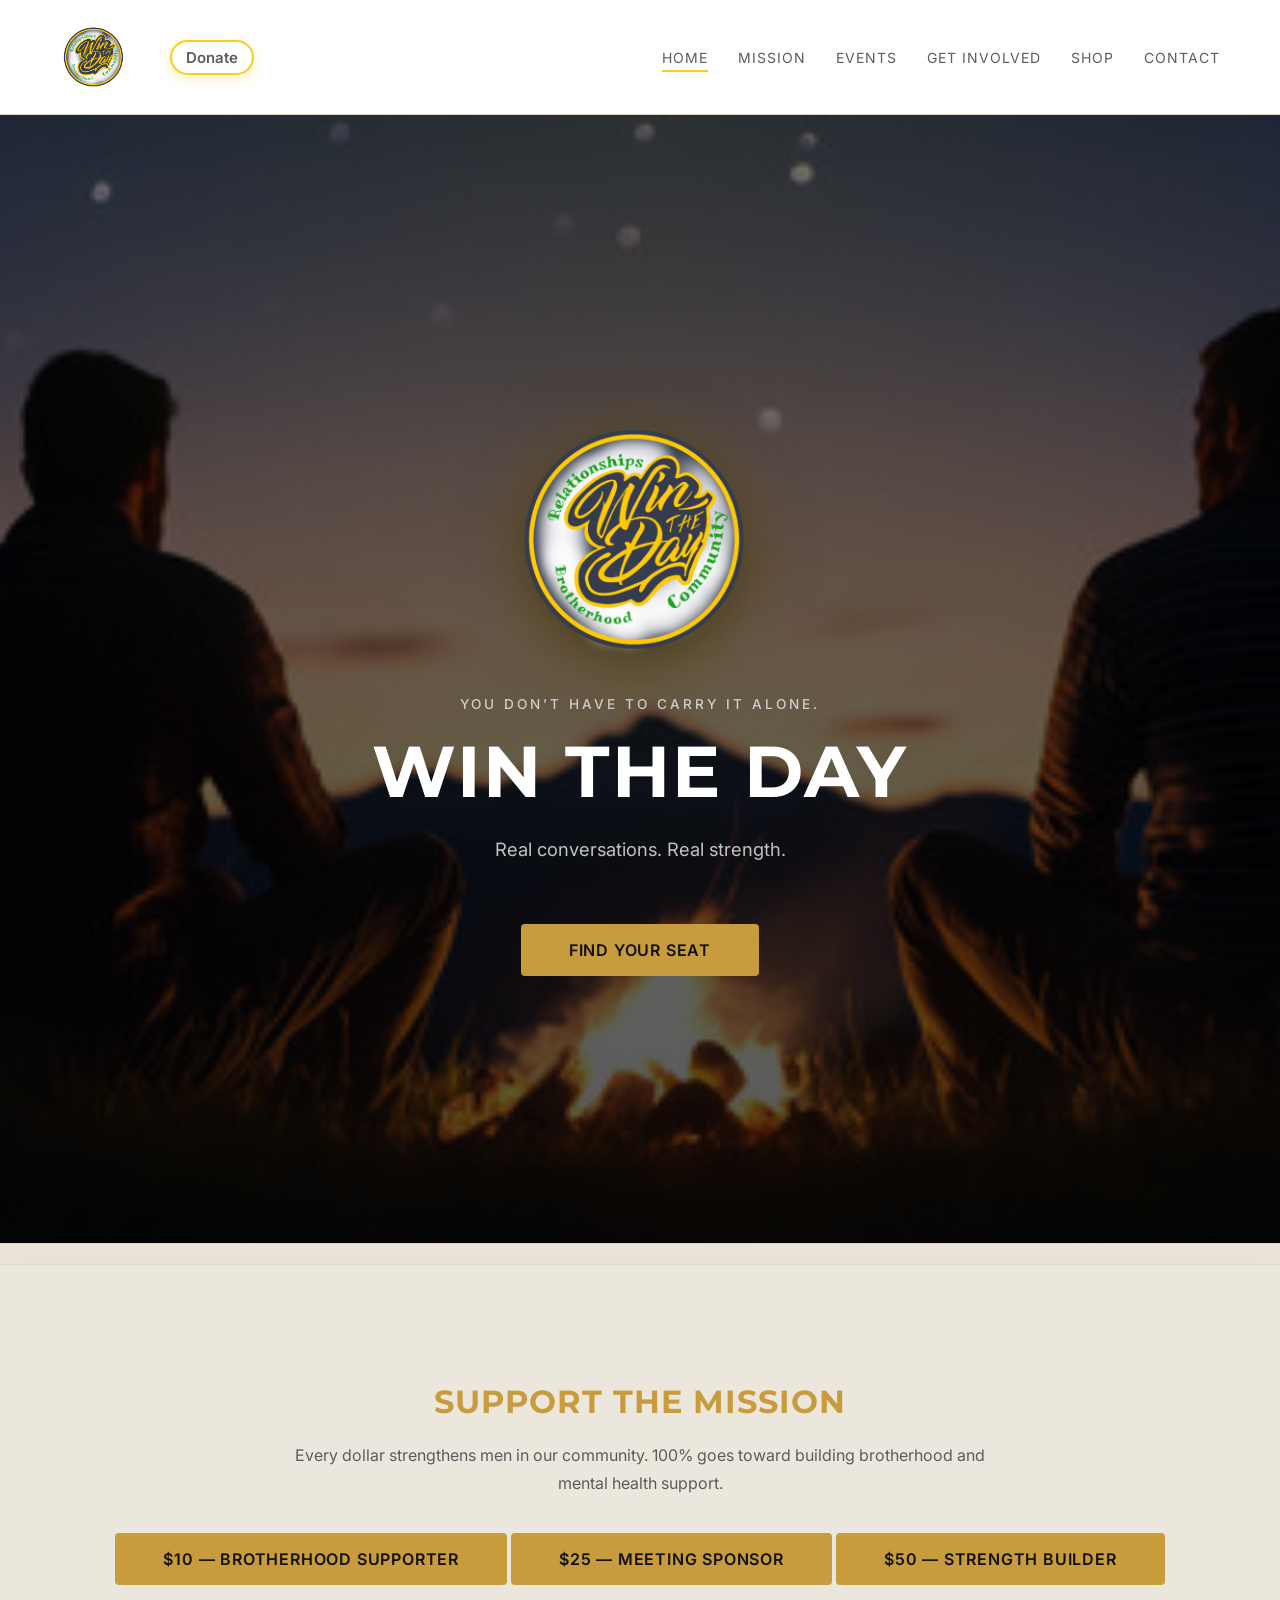
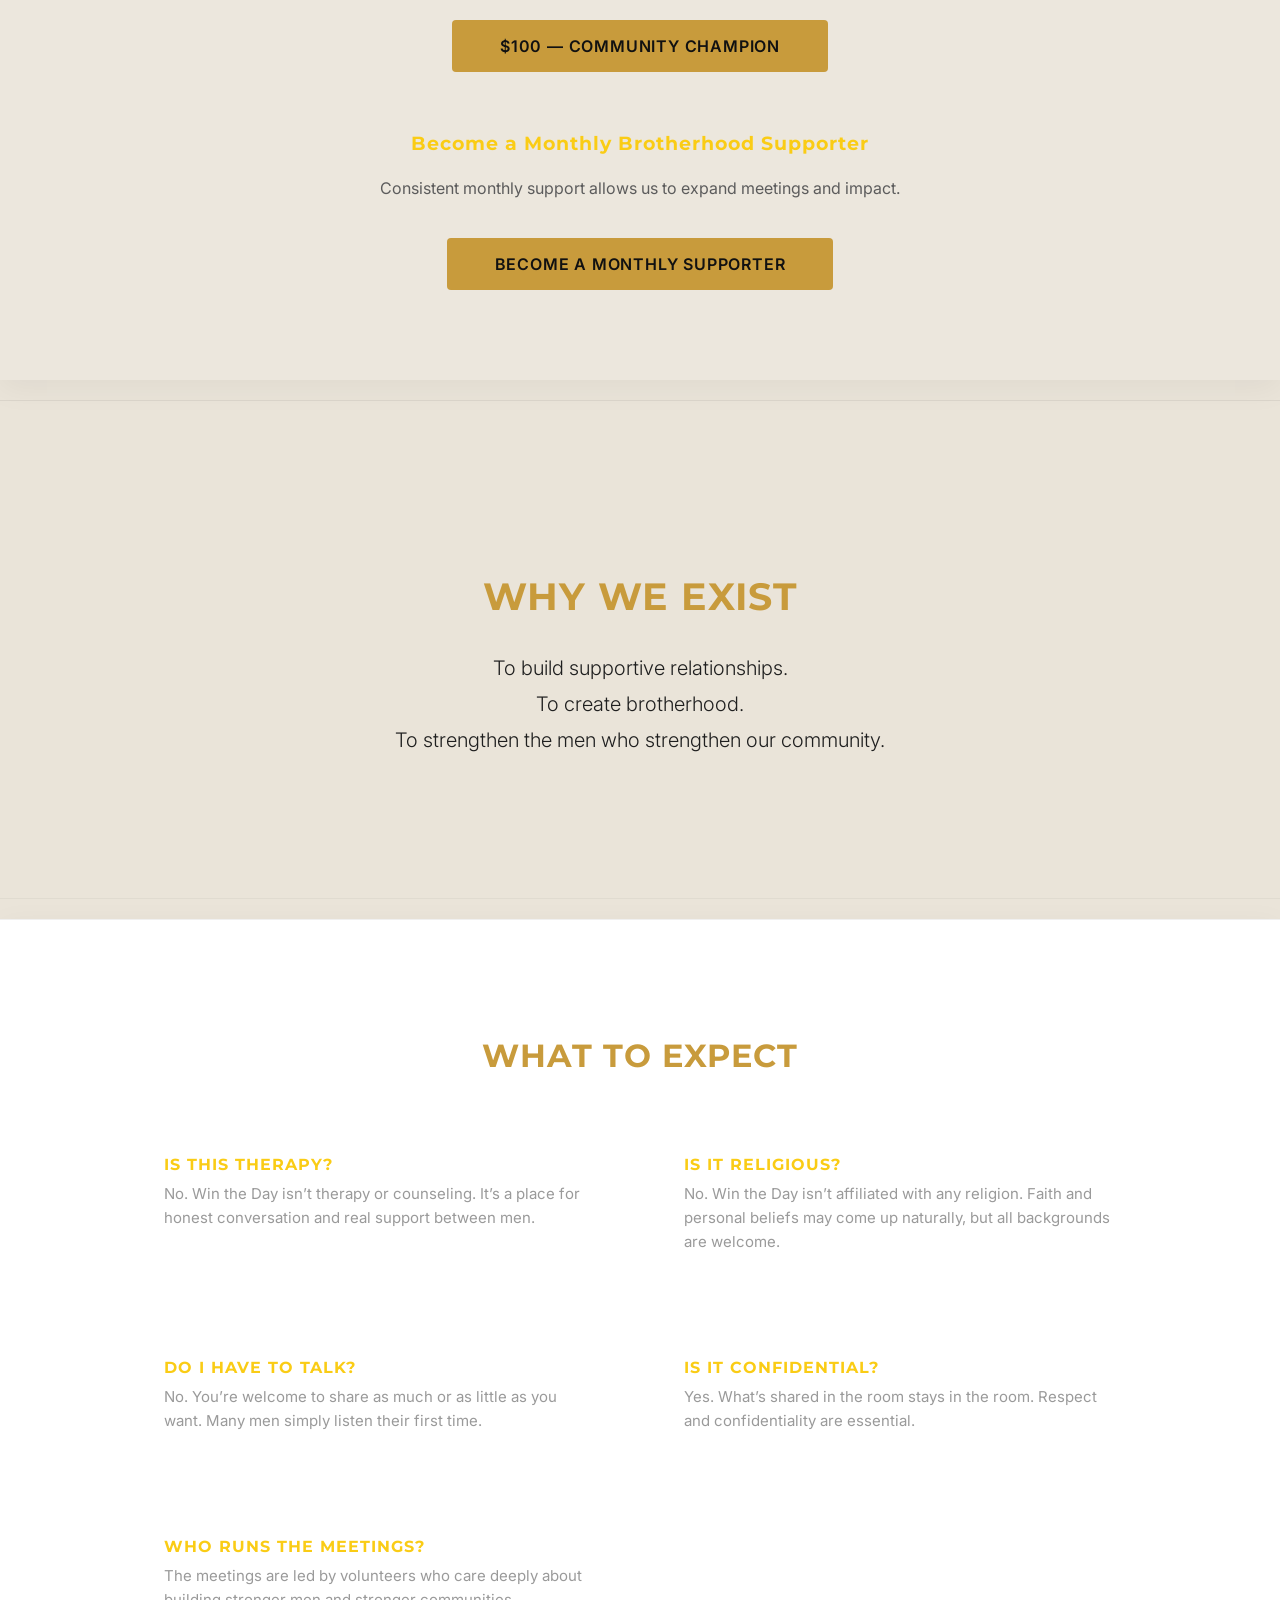
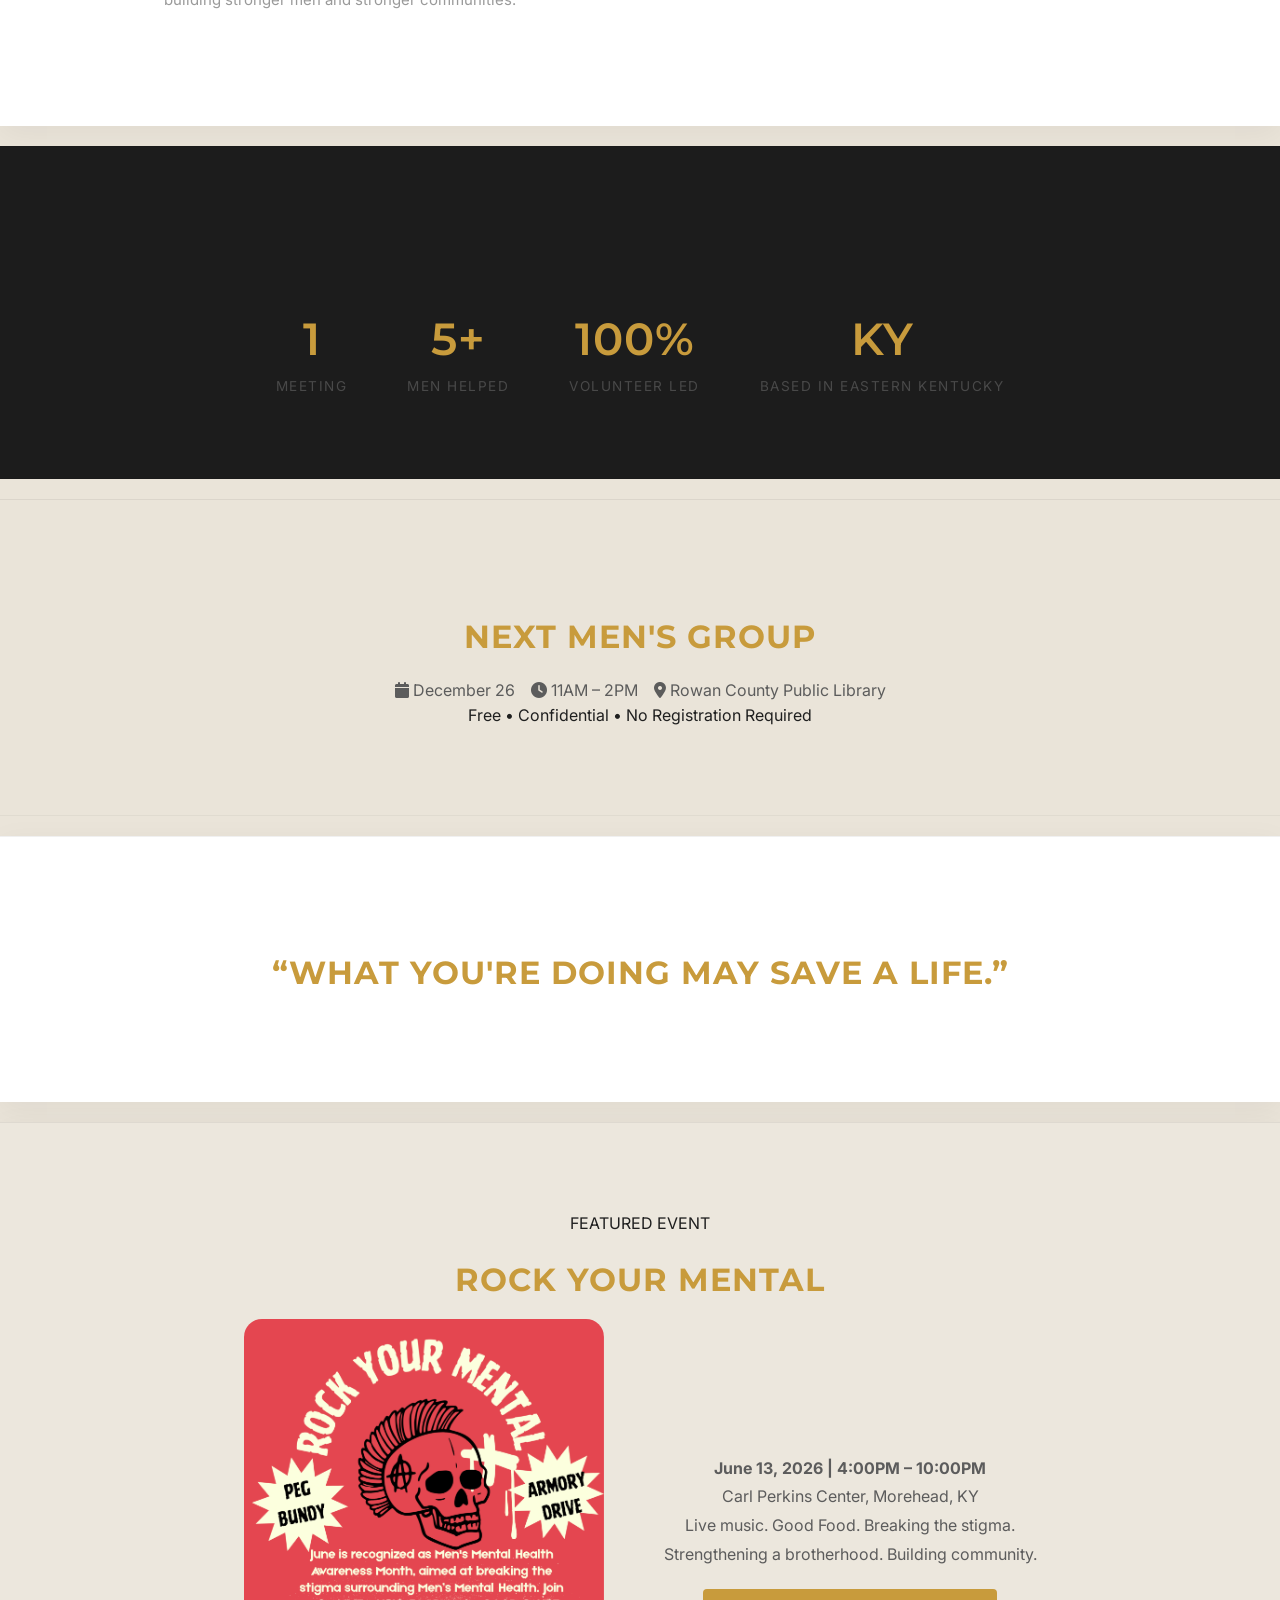
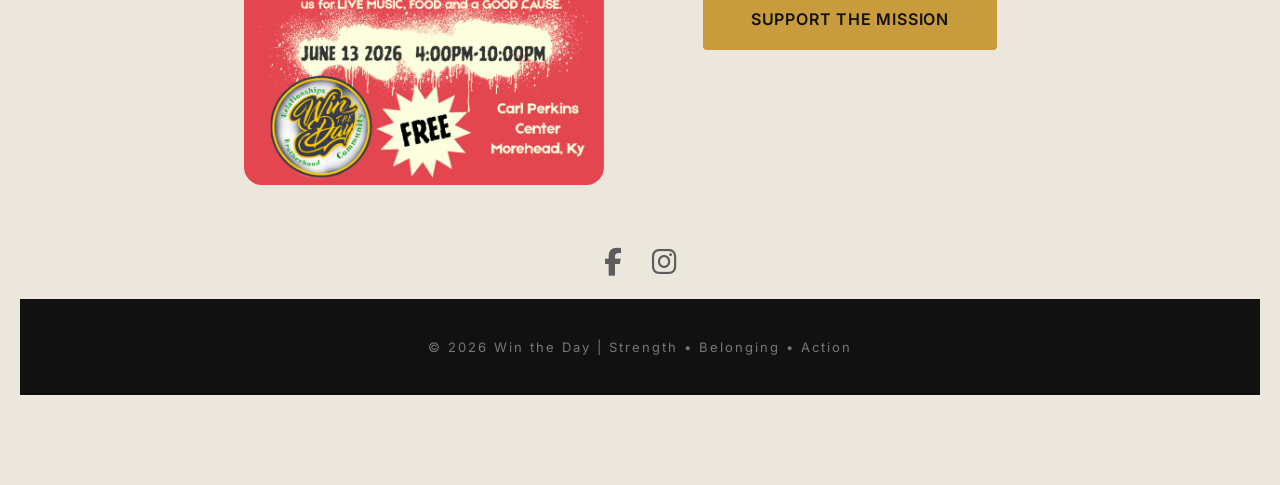
==== index.html @ 2fc1e31f "Update index.html" ====
<!DOCTYPE html>
<html lang="en">
<head>
<meta charset="UTF-8">
<title>Win the Day</title>
<meta name="viewport" content="width=device-width, initial-scale=1.0">

<meta property="og:title" content="Win the Day | Men's Mental Strength Movement">
<meta property="og:description" content="Building strength, connection, and resilience in men. Stand shoulder to shoulder. Win the Day — Together.">
<meta property="og:image" content="https://wintheday.site/social-preview.png">
<meta property="og:url" content="https://wintheday.site/">
<meta property="og:type" content="website">

<link rel="stylesheet" href="https://cdnjs.cloudflare.com/ajax/libs/font-awesome/6.5.0/css/all.min.css">
<link href="https://fonts.googleapis.com/css2?family=Montserrat:wght@600;700;900&family=Inter:wght@400;500;600&display=swap" rel="stylesheet">
<link rel="stylesheet" href="styles.css"></head>

<body>

<nav>
  <div class="nav-left">
    <a href="index.html" class="nav-logo">
      <img src="logo.png">
    </a>

    <a href="#support" class="nav-donate">Donate</a>
  </div>

  <div class="hamburger" onclick="toggleMenu()">
    <span></span>
    <span></span>
    <span></span>
  </div>

  <div class="nav-links">
    <a href="index.html" class="active">Home</a>
    <a href="mission.html">Mission</a>
    <a href="events.html">Events</a>
    <a href="get-involved.html">Get Involved</a>
    <a href="merch.html">Shop</a>
    <a href="contact.html">Contact</a>
  </div>
</nav>
<section class="hero">
  <div class="hero-content">
    <img src="logo.png" class="hero-logo">

    <div class="statement">
      YOU DON’T HAVE TO CARRY IT ALONE.
    </div>

    <div class="title">
      WIN THE DAY
    </div>

    <div class="subtext">
      Real conversations. Real strength.
    </div>

    <a href="#events" class="button">
      Find Your Seat
    </a>
  </div>
</section>  
<section class="section-darker" id="support">
  <h2>Support the Mission</h2>
  <p style="max-width:700px;margin:0 auto;">
    Every dollar strengthens men in our community.
    100% goes toward building brotherhood and mental health support.
  </p>

  <div class="donation-buttons">
    <a href="https://buy.stripe.com/fZu5kF6K3cfCdCw6Opfw402" target="_blank" class="button">$10 — Brotherhood Supporter</a>
    <a href="https://buy.stripe.com/aFaaEZgkD3J6buo4Ghfw401" target="_blank" class="button">$25 — Meeting Sponsor</a>
    <a href="https://buy.stripe.com/fZu8wRgkDfrOcysfkVfw403" target="_blank" class="button">$50 — Strength Builder</a>
    <a href="https://buy.stripe.com/6oU14p4BV0wU560dcNfw404" target="_blank" class="button">$100 — Community Champion</a>
  </div>

  <div style="margin-top:60px;">
    <h3 style="color:#facc15;">Become a Monthly Brotherhood Supporter</h3>
    <p>Consistent monthly support allows us to expand meetings and impact.</p>
    <a href="https://buy.stripe.com/fZu8wRgkDfrOcysfkVfw403" target="_blank" class="button">
      Become a Monthly Supporter
    </a>
  </div>
</section><section class="why-exist">
  <h2>Why We Exist</h2>
  <div class="why-text">
    To build supportive relationships.<br>
    To create brotherhood.<br>
    To strengthen the men who strengthen our community.
  </div>
</section>
<section class="section-dark what-expect">
  <h2>What to Expect</h2>

  <div class="expect-grid">

    <div class="expect-item">
      <h3>Is this therapy?</h3>
      <p>No. Win the Day isn’t therapy or counseling. It’s a place for honest conversation and real support between men.</p>
    </div>

    <div class="expect-item">
      <h3>Is it religious?</h3>
      <p>No. Win the Day isn’t affiliated with any religion. Faith and personal beliefs may come up naturally, but all backgrounds are welcome.</p>
    </div>

    <div class="expect-item">
      <h3>Do I have to talk?</h3>
      <p>No. You’re welcome to share as much or as little as you want. Many men simply listen their first time.</p>
    </div>

    <div class="expect-item">
      <h3>Is it confidential?</h3>
      <p>Yes. What’s shared in the room stays in the room. Respect and confidentiality are essential.</p>
    </div>

    <div class="expect-item">
      <h3>Who runs the meetings?</h3>
      <p>The meetings are led by volunteers who care deeply about building stronger men and stronger communities.</p>
    </div>

  </div>
</section>
  <section class="impact-strip">
  <div class="impact-grid">
    <div class="impact-item">
      <h3>1</h3>
      <p>Meeting</p>
    </div>
    <div class="impact-item">
      <h3>5+</h3>
      <p>Men Helped</p>
    </div>
    <div class="impact-item">
      <h3>100%</h3>
      <p>Volunteer Led</p>
    </div>
    <div class="impact-item">
      <h3>KY</h3>
      <p>Based in Eastern Kentucky</p>
    </div>
  </div>
</section>

<section class="next-meeting">
  <h2>Next Men's Group</h2>
  <p id="nextMeeting"></p>
  <div class="meeting-subline">
    Free • Confidential • No Registration Required
  </div>
</section>

<section class="section-dark">
  <h2>“What you're doing may save a life.”</h2>
</section>
<section class="section-darker">
  <div class="featured-badge">FEATURED EVENT</div>
  <h2>Rock Your Mental</h2>

  <div class="feature-box">
<img src="Rock your mental.png" alt="Rock Your Mental Event Flyer">

    <div class="feature-details">
      <p><strong>June 13, 2026 | 4:00PM – 10:00PM</strong></p>
      <p>Carl Perkins Center, Morehead, KY</p>
      <p>Live music. Good Food. Breaking the stigma.</p>
       <p> Strengthening a brotherhood. Building community. <p>

      <a href="#support" class="button" style="margin-top:20px;">
        Support the Mission
      </a>
    </div>
  </div>

<div class="social-links">
  <a href="https://www.facebook.com/profile.php?id=61588261523468" target="_blank"><i class="fab fa-facebook-f"></i></a>
  <a href="https://www.instagram.com/wintheday5230/" target="_blank"><i class="fab fa-instagram"></i></a>
</div>

<footer>
  © 2026 Win the Day | Strength • Belonging • Action
</footer>

 <script>
function getLastSaturday(year, month) {
  const lastDay = new Date(year, month + 1, 0);
  const day = lastDay.getDay();
  const diff = day >= 6 ? day - 6 : day + 1;
  return new Date(year, month + 1, 0 - diff);
}

function formatDate(date) {
  return date.toLocaleDateString('en-US', {
    month: 'long',
    day: 'numeric'
  });
}

function generateMeetings() {
  const today = new Date();
  let year = today.getFullYear();
  let month = today.getMonth();

  const meetingList = document.getElementById("meetingList");
  const nextMeeting = document.getElementById("nextMeeting");

  if (meetingList) {
    meetingList.innerHTML = "";
  }

  let nextMeetingSet = false;
  let count = 0;

  while (count < 3) {
    const meetingDate = getLastSaturday(year, month);

    if (meetingDate >= today) {

      if (!nextMeetingSet && nextMeeting) {
       nextMeeting.innerHTML =
  '<i class="fas fa-calendar"></i> ' + formatDate(meetingDate) +
  ' &nbsp;&nbsp; <i class="fas fa-clock"></i> 11AM – 2PM' +
  ' &nbsp;&nbsp; <i class="fas fa-map-marker-alt"></i> Rowan County Public Library';
        nextMeetingSet = true;
      }

      if (meetingList) {
        const card = document.createElement("div");
        card.className = "event-card";

        card.innerHTML =
          "<h3>" + formatDate(meetingDate) + "</h3>" +
          "<p>Rowan County Public Library | 11AM – 2PM</p>";

        meetingList.appendChild(card);
      }

      count++;
    }

    month++;
    if (month > 11) {
      month = 0;
      year++;
    }
  }
}  


generateMeetings();
</script>


<script>
function toggleMenu(){
  const nav = document.querySelector('.nav-links');
  nav.classList.toggle('active');
}
</script>

</body>
</html>
---- styles.css ----
/* ================= ROOT ================= */

:root{
  --bg-main:#eae4d9;           /* warm light background */
  --bg-soft:#ffffff;          /* clean section background */
  --bg-darker:#ece7dd;        /* subtle section contrast */
  --accent:#c89b3c;           /* strong gold */
  --accent-soft:#e7c16f;
  --text-main:#1f1f1f;
  --text-muted:#5c5c5c;
}
/* ================= GLOBAL ================= */

html,body{
  margin:0;
  padding:0;
  font-family:'Inter',sans-serif;
  background:var(--bg-main);
  color:var(--text-main);
  scroll-behavior:smooth;
}

section{
  border-top:1px solid rgba(0,0,0,.06);
}
section{
  padding:90px 20px;
  text-align:center;
}
section + section{
  margin-top:20px;
}p{
  line-height:1.7;
}h1,h2,h3,.title{
  font-family:'Montserrat',sans-serif;
  letter-spacing:1px;
}

h2{
  font-size:42px;
  margin-bottom:30px;
  color:var(--accent);
}

p{
  max-width:700px;
  margin:0 auto;
  line-height:1.8;
  color:var(--text-muted);
}

/* ================= NAV ================= */

nav{
  display:flex;
  justify-content:space-between;
  align-items:center;
  padding:20px 60px;
  background:rgba(24,24,24,0.9);
  backdrop-filter:blur(10px);
  position:sticky;
  top:0;
  z-index:1000;
}

.nav-left{
  display:flex;
  align-items:center;
  gap:25px;
}

.nav-logo img{
  height:70px;
}

.nav-links{
  display:flex;
  align-items:center;
}

.nav-links a{
  position:relative;
  color:var(--text-muted);
  margin-left:30px;
  text-decoration:none;
  font-size:14px;
  text-transform:uppercase;
  letter-spacing:1px;
  transition:.3s ease;
}

.nav-links a::after{
  content:"";
  position:absolute;
  left:50%;
  bottom:-6px;
  width:0;
  height:2px;
  background:var(--accent);
  transform:translateX(-50%);
  transition:.3s ease;
}

.nav-links a:hover{
  color:#111;
}

.nav-links a:hover::after{
  width:100%;
}
/* Premium nav underline */

.nav-links a::after {
  content: "";
  position: absolute;
  left: 50%;
  bottom: -6px;
  width: 0;
  height: 2px;
  background: #facc15;
  transform: translateX(-50%);
  transition: width 0.25s ease;
}

.nav-links a:hover::after,
.nav-links a.active::after {
  width: 100%;
}

/* Premium section headings */

h2 {
  font-size: 2rem;
  font-weight: 700;
  letter-spacing: 1px;
  text-transform: uppercase;
  margin-bottom: 20px;
}

/* Premium Donate Button */

.nav-donate{
  border:2px solid #facc15;
  color:var(--text-muted);
  padding:6px 14px;
  border-radius:30px;
  margin-left:15px;
  font-size:15px;
  font-weight:600;
  text-decoration:none;
  transition:all .25s ease;
}

.nav-donate:hover{
  background:#facc15;
  color:#fff;
}  
/* ================= HERO SECTION ================= */

.hero{
  position:relative;
  min-height:92vh;
  display:flex;
  justify-content:center;
  align-items:center;
  text-align:center;
  padding:60px 20px;

  background:
    radial-gradient(circle at top, rgba(250,204,21,.18), transparent 60%),
    url("hero.jpg") center/cover no-repeat;
}

/* dark overlay for readability */
.hero::before{
  content:"";
  position:absolute;
  inset:0;
  background:linear-gradient(rgba(0,0,0,.55), rgba(0,0,0,.65));
}

/* content container */
.hero-content{
  position:relative;
  z-index:2;
  max-width:900px;
  padding:20px;
}

/* logo */
.hero-logo{
  height:260px;
  margin-bottom:30px;
  filter:drop-shadow(0 12px 30px rgba(0,0,0,.55))
         drop-shadow(0 6px 25px rgba(250,204,21,.25));
}

/* small intro statement */
.statement{
  font-size:13px;
  letter-spacing:2px;
  color:#eaeaea;
  font-weight:500;
  text-transform:uppercase;
  margin-bottom:10px;
}

/* main title */
.title{
  font-size:64px;
  font-weight:700;
  letter-spacing:3px;
  margin:18px 0 16px;
  color:#ffffff;
}

/* subtitle text */
.subtext{
  font-size:20px;
  margin-top:10px;
  color:#d6d6d6;
  max-width:600px;
  margin-left:auto;
  margin-right:auto;
  line-height:1.5;
}

/* hero button spacing */
.hero .button{
  margin-top:30px;
}

/* mobile adjustments */
@media(max-width:768px){

  .hero{
    min-height:85vh;
    padding:80px 20px 60px;
  }

  .hero-logo{
    height:200px;
  }

  .title{
    font-size:42px;
  }

  .subtext{
    font-size:18px;
  }

}
/* ================= BUTTONS ================= */

.button{
  display:inline-block;
  margin-top:35px;
  padding:16px 48px;
  background:var(--accent);
  color:#111;
  border-radius:40px;
  font-weight:600;
  text-decoration:none;
  transition:.3s ease;
}

.button:hover{
  transform:translateY(-4px);
  box-shadow:0 15px 35px rgba(0,0,0,.4);
}

/* ================= CARDS ================= */

.section-dark{background:var(--bg-soft);}
.section-darker{background:var(--bg-darker);}
.section-dark,
.section-darker{
  box-shadow:0 8px 30px rgba(0,0,0,0.05);
}.event-card,
.involved-card{
  background:var(--bg-soft);
  padding:38px;
  margin:28px auto;
  max-width:720px;
  border-radius:18px;
  text-align:left;
  transition:.3s ease;
}

.event-card:hover,
.involved-card:hover{
  transform:translateY(-6px);
}

/* ================= IMPACT ================= */

.impact-strip{
  background:#1c1c1c;
  padding:80px 20px;
}

.impact-grid{
  display:flex;
  justify-content:center;
  gap:60px;
  flex-wrap:wrap;
  margin-top:40px;
}

.impact-item h3{
  font-size:46px;
  color:var(--accent);
}

.impact-item p{
  font-size:12px;
  letter-spacing:2px;
  text-transform:uppercase;
}

/* ================= FEATURED ================= */

.feature-box{
  display:flex;
  justify-content:center;
  align-items:center;
  gap:60px;
  flex-wrap:wrap;
}

.feature-box img{
  width:360px;
  border-radius:18px;
}

/* ================= INVOLVED ================= */

.involved-grid{
  display:flex;
  justify-content:center;
  flex-wrap:wrap;
  gap:30px;
}

/* ================= SOCIAL ================= */

.social-links{
  display:flex;
  justify-content:center;
  gap:30px;
  margin:60px 0 20px;
}

.social-links a{
  font-size:28px;
  color:var(--text-muted);
  transition:.3s ease;
}

.social-links a:hover{
  color:var(--accent);
  transform:translateY(-4px);
}

/* ================= FOOTER ================= */

footer{
  padding:40px 20px;
  text-align:center;
  font-size:13px;
  letter-spacing:2px;
  background:#111;
  color:#777;
}


/* ================= HAMBURGER BASE ================= */

.hamburger{
  display:none;
  font-size:28px;
  cursor:pointer;
  color:white;
}
/* HAMBURGER DEFAULT (DESKTOP) */
.hamburger{
  display:none;
}

.hamburger span{
  display:block;
  width:25px;
  height:3px;
  background:#111;
  margin:5px 0;
  border-radius:2px;
}
/* ================= MOBILE ================= */

@media(max-width:768px){

  nav{
    position:relative;
    padding:20px;
  }

  .hamburger{
    display:block;
    position:absolute;
    right:20px;
    top:22px;
    cursor:pointer;
  }

  .nav-links{
    display:none;
    flex-direction:column;
    position:absolute;
    top:80px;
    left:0;
    width:100%;
    background:#ffffff;
    padding:20px 0;
  }

  .nav-links a{
    color:#111;
    padding:12px 0;
    margin:0;
  }

  .nav-links.active{
    display:flex;
  }

  .title{font-size:42px;}
  .hero-logo{height:200px;}
  .impact-grid{flex-direction:column;gap:40px;}
  .feature-box{flex-direction:column;}
}
/* ================= CONTACT PAGE ================= */

.contact-container{
  max-width:700px;
  margin:80px auto;
  padding:40px;
  background:var(--bg-soft);
  border-radius:18px;
  text-align:left;
}

.contact-container h1{
  text-align:center;
  margin-bottom:40px;
}

.contact-form{
  display:flex;
  flex-direction:column;
  gap:20px;
}

.contact-form input,
.contact-form textarea{
  width:100%;
  padding:14px 16px;
  background:#111;
  border:1px solid #333;
  border-radius:8px;
  color:white;
  font-family:'Inter',sans-serif;
  font-size:14px;
}

.contact-form input:focus,
.contact-form textarea:focus{
  outline:none;
  border-color:var(--accent);
}

.contact-form button{
  margin-top:10px;
  padding:14px;
  background:var(--accent);
  border:none;
  border-radius:30px;
  font-weight:600;
  cursor:pointer;
  transition:.3s ease;
}

.contact-form button:hover{
  transform:translateY(-3px);
}

/* ================= MISSION PAGE ================= */

.mission-section{
  background:#f4f1ea;
  padding:40px 20px 120px;
  display:flex;
  justify-content:center;
  align-items:center;
}

.mission-content{
  max-width:800px;
  text-align:center;
}

.mission-content h1{
  font-size:48px;
  margin-bottom:30px;
  color:#1f1f1f;
}
.mission-text{
  font-size:20px;
  line-height:1.7;
  color:#444;
  margin-bottom:40px;
}

.mission-pillars{
  display:flex;
  justify-content:center;
  gap:16px;
  flex-wrap:wrap;
}

.mission-pillars span{
  background:#1f1f1f;
  color:white;
  padding:12px 22px;
  border-radius:40px;
  font-size:14px;
  font-weight:600;
  letter-spacing:.5px;
  transition:all .25s ease;
}

.mission-pillars span:hover{
  transform:translateY(-3px);
  box-shadow:0 8px 18px rgba(0,0,0,.15);
}
.mission-text strong{
  color:var(--accent);
}
.mission-logo{
  text-align:center;
  margin-bottom:20px;
}

.mission-logo img{
  width:220px !important;
  height:auto;
}
/* MERCH PRODUCT IMAGE */

.product-image{
  background:transparent;
  padding:50px;
  border-radius:20px;
  box-shadow:0 10px 25px rgba(0,0,0,0.05);
  display:flex;
  justify-content:center;
  align-items:center;
}

/* Shirt image */

.product-image img{
  width:100%;
  max-width:420px;
  height:auto;
  border-radius:16px;
  box-shadow:0 25px 60px rgba(0,0,0,0.25);
  transition:transform .35s ease;
}

.product-image img:hover{
  transform:scale(1.04);
}
/* Why We Exist refinement */

.why-exist {
  padding: 140px 20px; /* slightly taller, intentional */
}

.why-exist h2 {
  font-size: 2.4rem;
  margin-bottom: 30px;
}

.why-text {
  font-size: 1.25rem;
  line-height: 1.8;
  max-width: 750px;
  margin: 0 auto;
  font-weight: 300;
}

/* Subtle section separation */

section {
  border-bottom: 1px solid rgba(0,0,0,0.04);
}

.section-dark,
.section-darker {
  border-bottom: none;
}


/* Elevated button styling */

.button {
  letter-spacing: 0.8px;
  font-weight: 600;
  text-transform: uppercase;
  border-radius: 4px;
  transition: all 0.25s ease;
}

.button:hover {
  transform: translateY(-2px);
}

/* Hero refinement */

.hero .statement {
  letter-spacing: 3px;
  font-size: 0.85rem;
  font-weight: 500;
  opacity: 0.8;
}

.hero .title {
  font-size: clamp(3rem, 6vw, 4.5rem);
  letter-spacing: 2px;
  margin: 20px 0;
}

.hero .subtext {
  font-size: 1.2rem;
  max-width: 650px;
  margin: 0 auto 30px;
  line-height: 1.6;
}

/* Refined hero spacing after shortening */

.hero .statement {
  margin-bottom: 15px;
}

.hero .title {
  margin: 10px 0 20px;
}

.hero .subtext {
  margin-bottom: 30px;
  font-size: 1.15rem;
  opacity: 0.9;
}

/* Hero spacing refinement */

.hero {
  padding: 160px 20px 140px;
}

/* Elegant impact section refinement */

.impact-item h3 {
  font-size: 2.8rem;
  font-weight: 600;
  margin-bottom: 8px;
}

.impact-item p {
  font-size: 0.85rem;
  letter-spacing: 1.5px;
  text-transform: uppercase;
  opacity: 0.7;
}

/* Subtle card refinement */

.involved-card,
.event-card {
  border: 1px solid rgba(0,0,0,0.05);
  box-shadow: 0 12px 30px rgba(0,0,0,0.06);
  transition: transform 0.25s ease, box-shadow 0.25s ease;
}

.involved-card:hover,
.event-card:hover {
  transform: translateY(-4px);
  box-shadow: 0 18px 40px rgba(0,0,0,0.08);
}

/* Merch Size Styling */

.size-section {
  margin: 30px 0;
}

.sizes {
  display: flex;
  gap: 12px;
  margin-top: 10px;
}

.size-btn {
  padding: 8px 16px;
  border: 1px solid #ccc;
  background: white;
  cursor: pointer;
  transition: all 0.2s ease;
}

.size-btn:hover {
  border-color: #facc15;
}

.active-size {
  border-color: #facc15;
  background: #facc15;
  color: #111;
}

/* Fix size alignment inside product details */

.size-section {
  text-align: left;
  margin-top: 30px;
}

.sizes {
  display: flex;
  gap: 14px;
  margin-top: 10px;
}

.product-details {
  text-align: left;
}

/* Merch page layout improvements */

.merch-hero{
  padding:90px 20px 60px;
  text-align:center;
}

.product-section{
  max-width:1100px;
  margin:auto;
}

.product-grid{
  display:grid;
  grid-template-columns:1fr 1fr;
  gap:60px;
  align-items:center;
}

.product-details h2{
  font-size:32px;
  font-weight:700;
  letter-spacing:1px;
  margin-bottom:10px;
}
.price{
  font-size:28px;
  font-weight:700;
  color:var(--accent) !important;
  margin:10px 0 20px 0;
}
.product-details{
  line-height:1.6;
}
/* Product image card */

.product-image{
  padding:20px;
  display:flex;
  justify-content:center;
  align-items:center;
}

.product-image img{
  max-width:100%;
  height:auto;
  transition:transform .35s ease;
}

.product-details{
  max-width:500px;
}
.product-image img:hover{
  transform:scale(1.05);
}



/* MOBILE FIX FOR MERCH PAGE */

@media (max-width: 768px){

  .product-grid{
    grid-template-columns:1fr;
    gap:50px;
    text-align:center;
  }

  .product-details{
    max-width:100%;
    text-align:center;
    padding:0 20px;
  }

  .product-image img{
    max-width:320px;
  }
  .expect-grid{
  grid-template-columns:1fr;
}
}
/* WHAT TO EXPECT SECTION */

.expect-grid{
  max-width:1000px;
  margin:40px auto 0;
  display:grid;
  grid-template-columns:1fr 1fr;
  gap:40px;
  text-align:left;
}

.expect-item h3{
  font-size:16px;
  margin-bottom:8px;
  color:#facc15;
  text-transform:uppercase;
  letter-spacing:1px;
}

.expect-item p{
  font-size:15px;
  line-height:1.6;
  color:#9a9a9a;
}
.expect-item{
  background:rgba(255,255,255,0.03);
  padding:24px;
  border-radius:8px;
  transition:all .25s ease;
}

.expect-item:hover{
  background:rgba(255,255,255,0.06);
  transform:translateY(-3px);
}
.mission-pillars{
  margin-top:30px;
  display:flex;
  justify-content:center;
  gap:40px;
  font-weight:600;
  letter-spacing:1px;
  text-transform:uppercase;
}

.mission-pillars span{
  color:#facc15;
}

/* =========================
   Mission Section
========================= */

.mission-section{
  background:#f4f1ea
 padding: 80px 20px 120px;
  display:flex;
  justify-content:center;
  align-items:center;
  text-align:center;
  min-height:100vh;
}
.mission-content{
  max-width:800px;
}

.mission-logo img{
  width:90px;
  margin-bottom:20px;
  opacity:.9;
}

.mission-section h1{
  font-family:'Montserrat', sans-serif;
  font-size:42px;
  font-weight:800;
  margin-bottom:25px;
  letter-spacing:.5px;
}

.mission-text{
  font-family:'Inter', sans-serif;
  font-size:18px;
  line-height:1.7;
  color:#555;
  margin-bottom:40px;
}

.mission-pillars{
  display:flex;
  justify-content:center;
  gap:16px;
  flex-wrap:wrap;
}

.mission-pillars span{
  background:#111;
  color:white;
  padding:10px 18px;
  border-radius:30px;
  font-size:14px;
  font-weight:600;
  letter-spacing:.5px;
  transition:.25s;
}

.mission-pillars span:hover{
  transform:translateY(-3px);
  background:#000;
}
.mission-divider{
  width:80px;
  height:3px;
  background:#facc15;
  margin:25px auto 40px;
  border-radius:3px;
}
/* Sticky Navigation */

nav{
  position: sticky;
  top: 0;
  background: white;
  z-index: 1000;
}

/* Events page meeting cards */

#meetingList{
  max-width:900px;
  margin:40px auto;
  display:grid;
  grid-template-columns:repeat(auto-fit,minmax(260px,1fr));
  gap:20px;
}

.event-card{
  background:#111;
  padding:25px;
  border-radius:10px;
  border:1px solid #222;
  transition:transform .2s ease, box-shadow .2s ease;
}

.event-card h3{
  margin-bottom:8px;
  font-size:20px;
  color:#fff;
}

.event-card p{
  color:#bbb;
  font-size:14px;
}

.event-card:hover{
  transform:translateY(-4px);
  box-shadow:0 10px 25px rgba(0,0,0,.4);
}

/* subtle donate button glow */

.nav-donate{
  box-shadow:0 4px 12px rgba(250,204,21,0.25);
}

.nav-donate:hover{
  box-shadow:0 6px 18px rgba(250,204,21,0.35);
}

/* smoother nav hover */

.nav-links a{
  transition:color .25s ease;
}
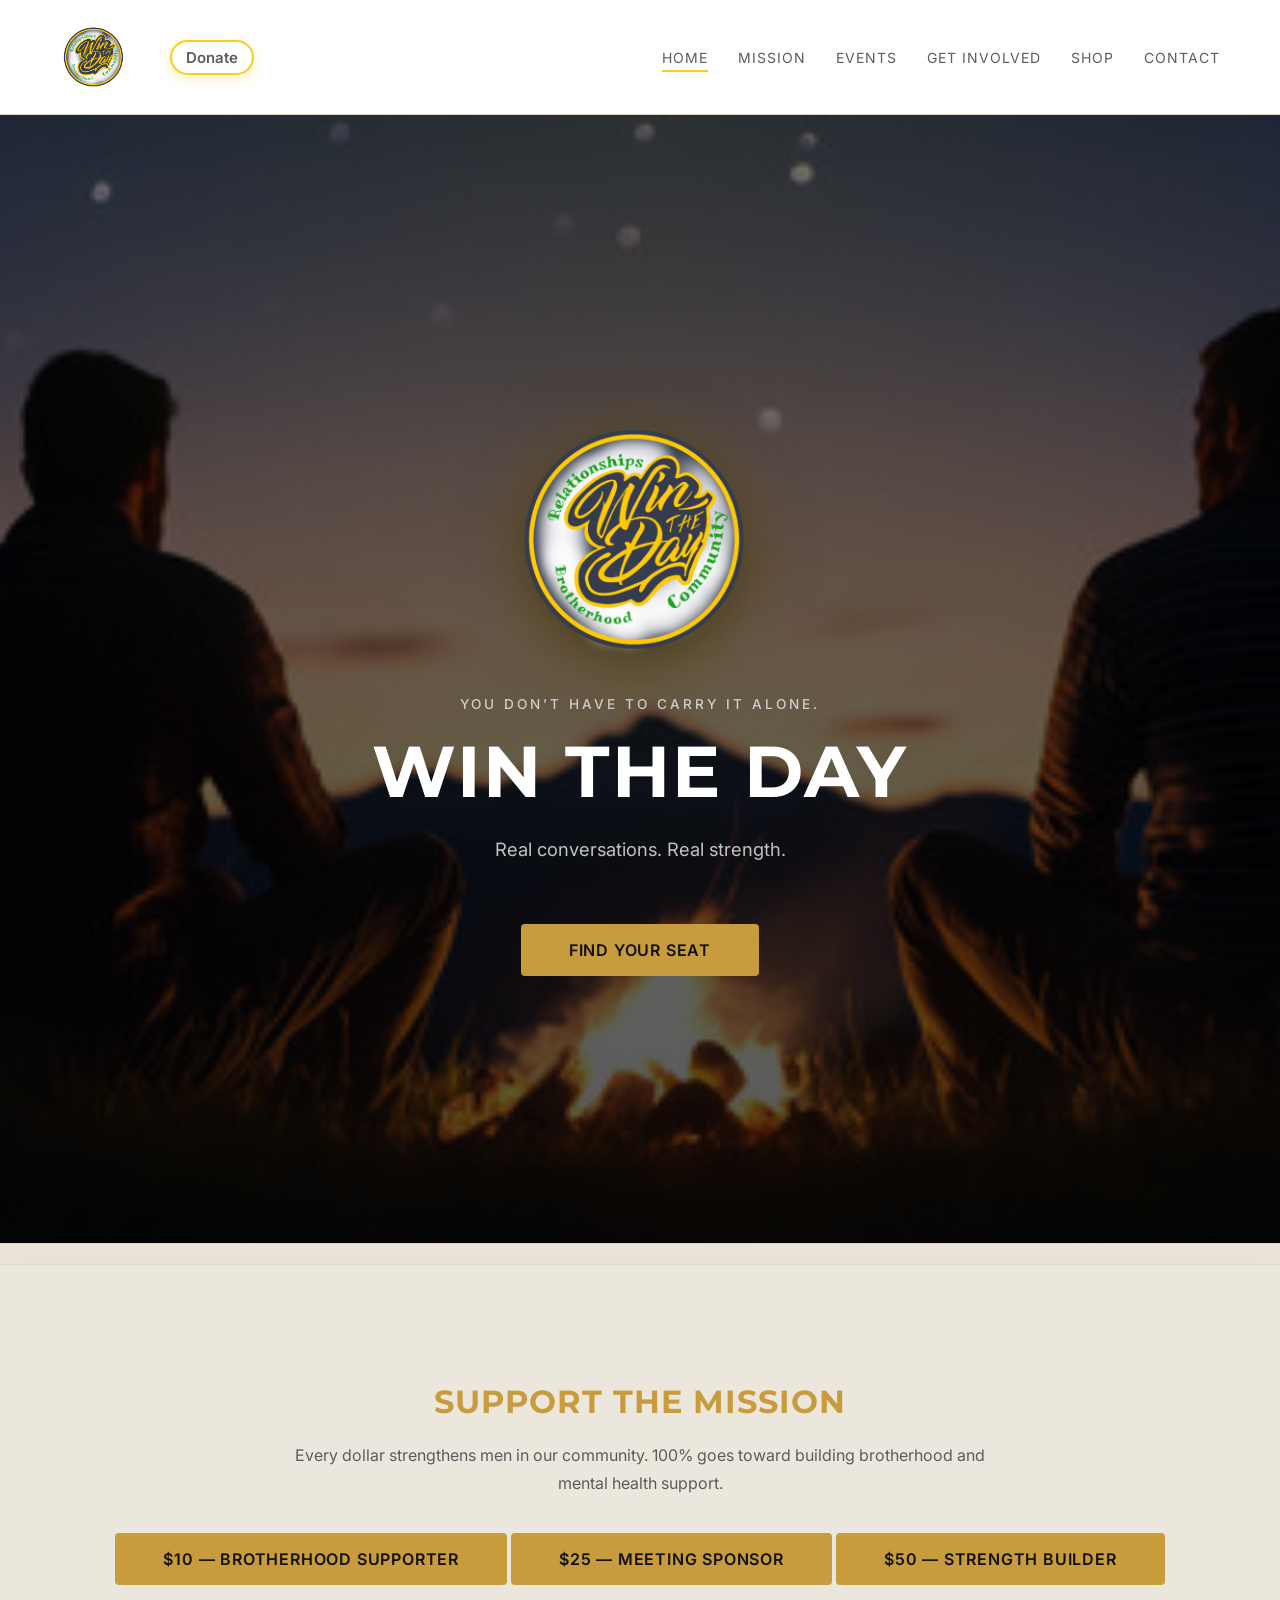
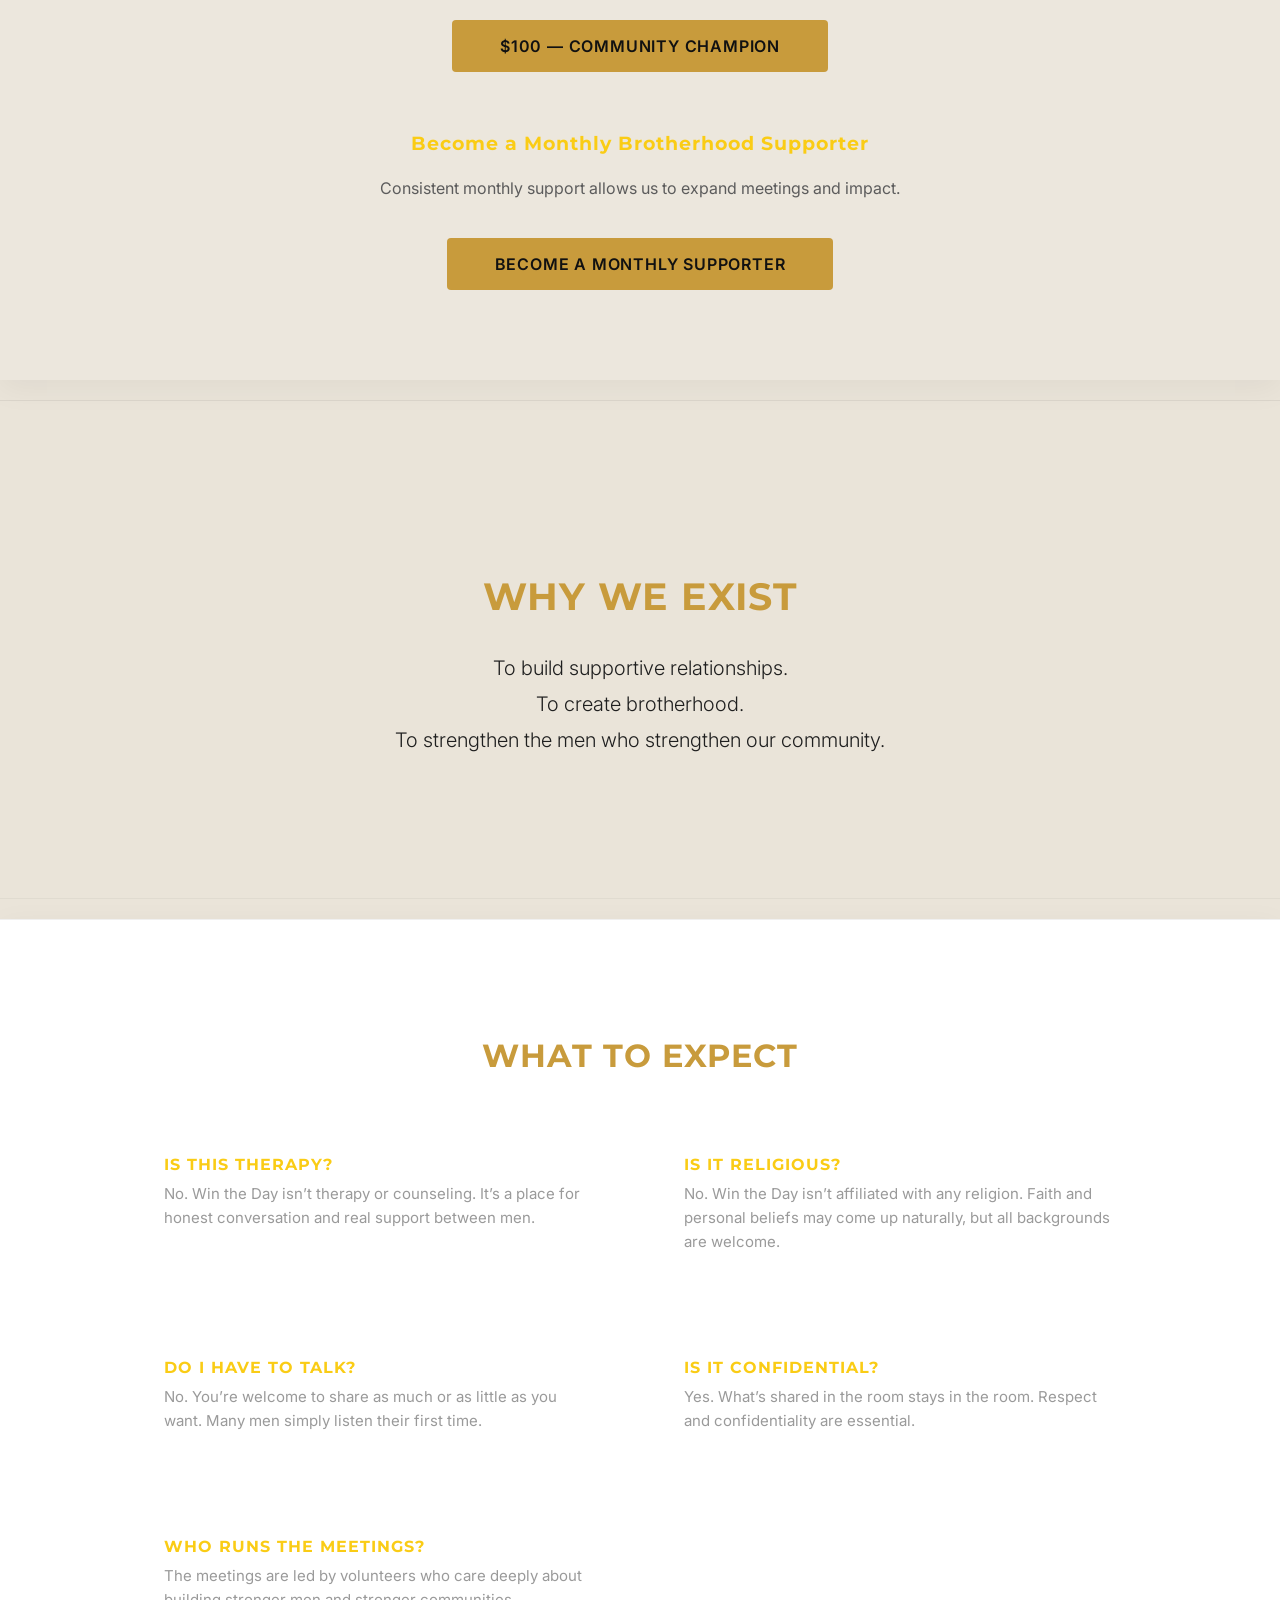
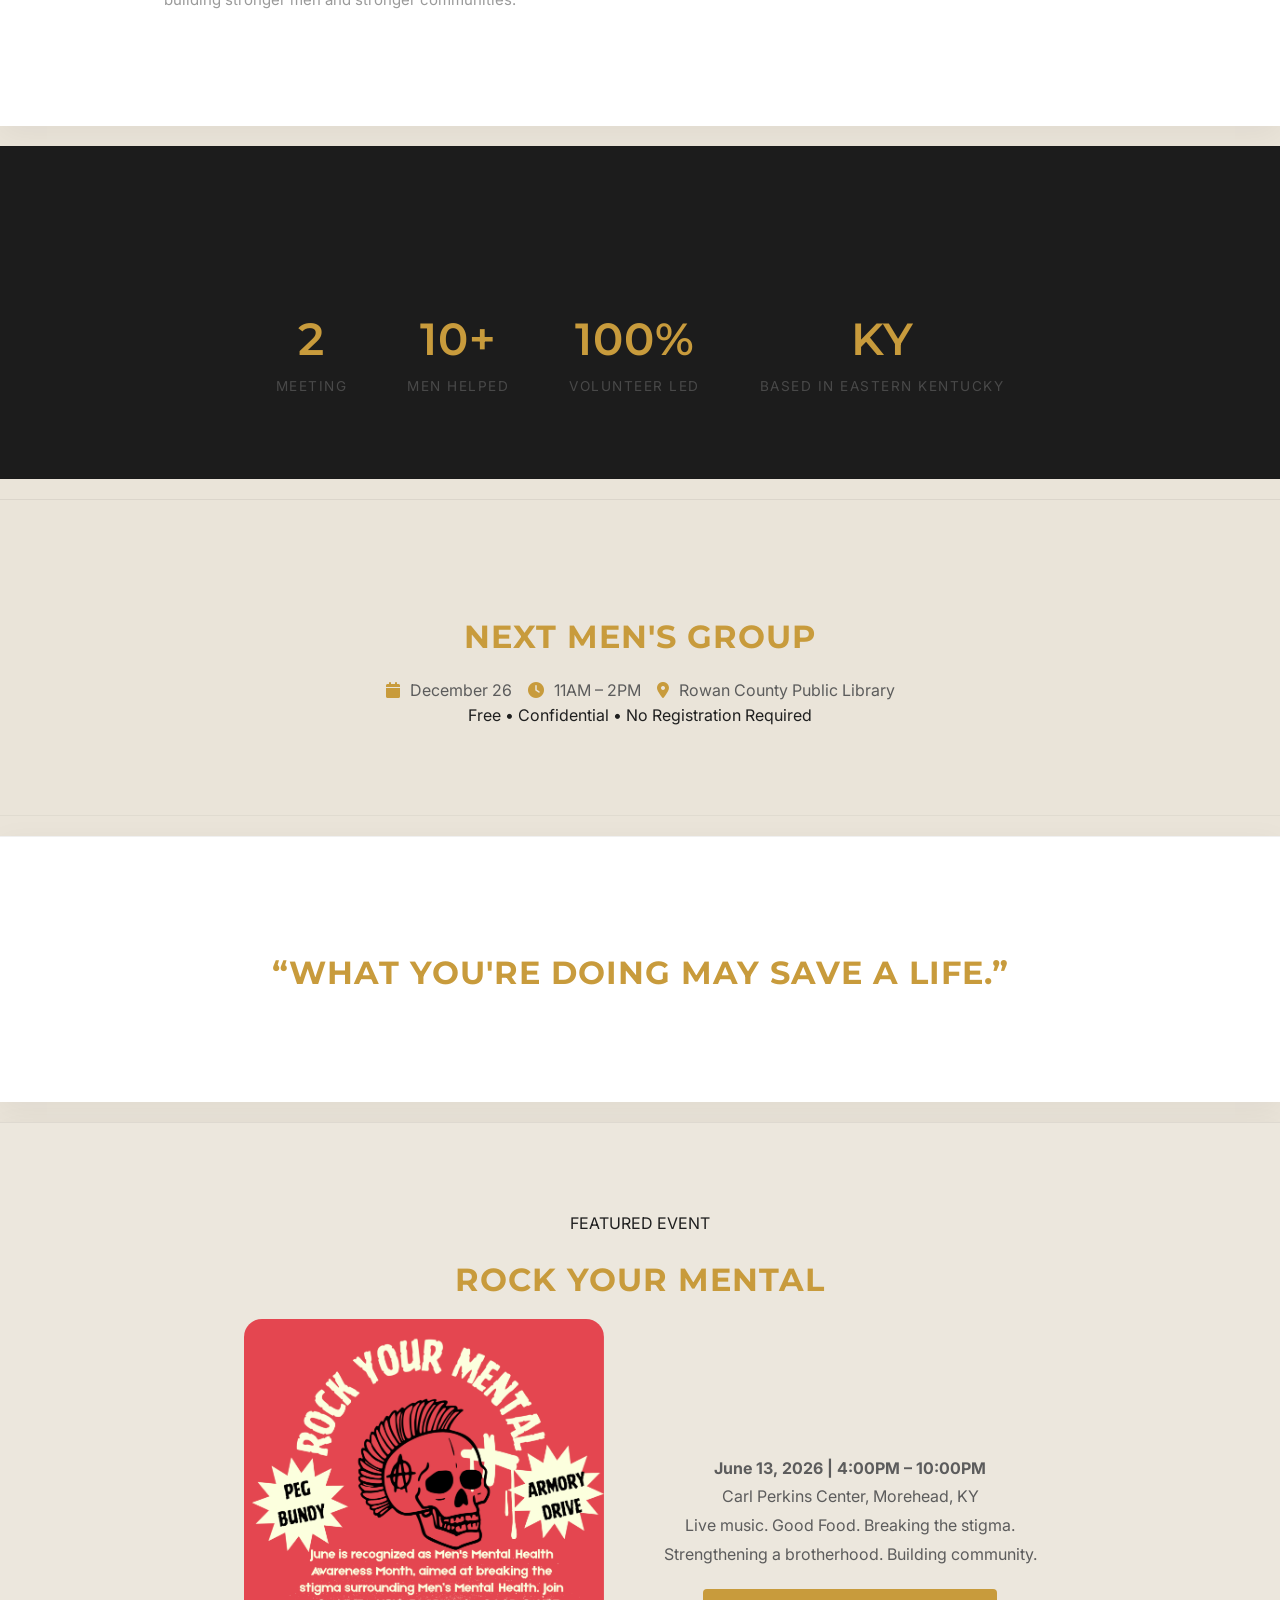
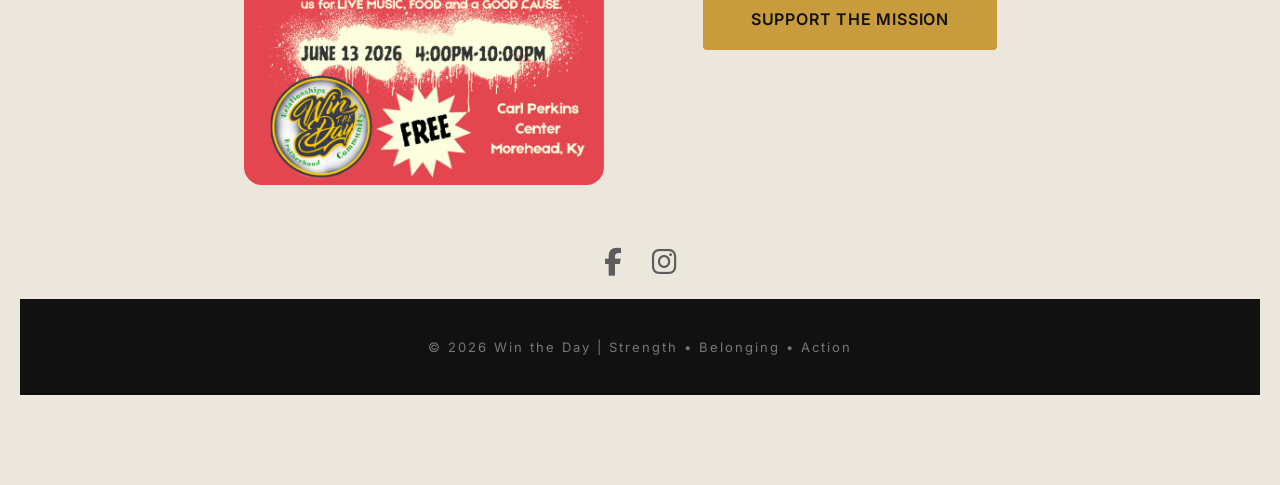
==== commit 716e91d6: "Update index.html" ====
--- a/index.html
+++ b/index.html
@@ -126,11 +126,11 @@
   <section class="impact-strip">
   <div class="impact-grid">
     <div class="impact-item">
-      <h3>1</h3>
+      <h3>2</h3>
       <p>Meeting</p>
     </div>
     <div class="impact-item">
-      <h3>5+</h3>
+      <h3>10+</h3>
       <p>Men Helped</p>
     </div>
     <div class="impact-item">
--- a/styles.css
+++ b/styles.css
@@ -1003,3 +1003,19 @@
 .nav-links a{
   transition:color .25s ease;
 }
+
+#nextMeeting i{
+  color:#c89b3c;
+  margin-right:6px;
+}
+
+/* Button hover upgrade */
+
+.button{
+  transition:all .25s ease;
+}
+
+.button:hover{
+  transform:translateY(-3px);
+  box-shadow:0 8px 20px rgba(0,0,0,.2);
+}
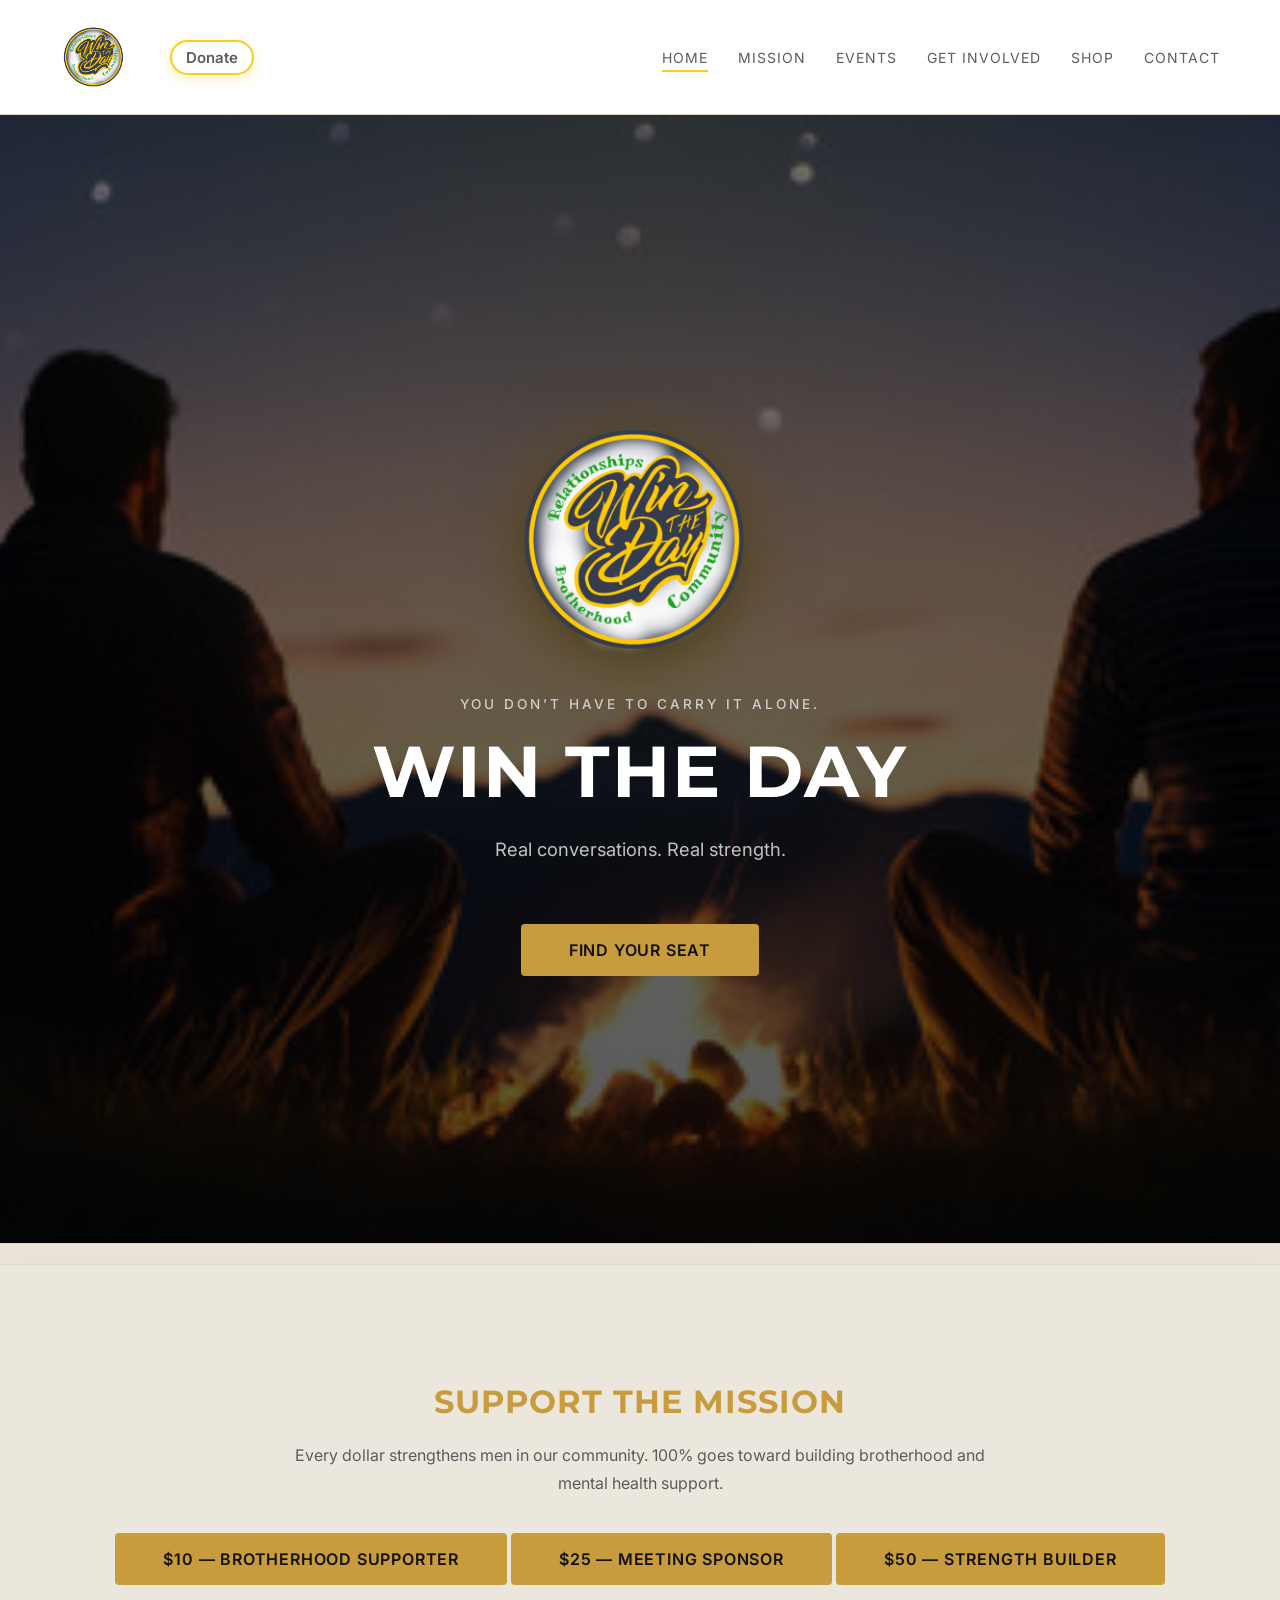
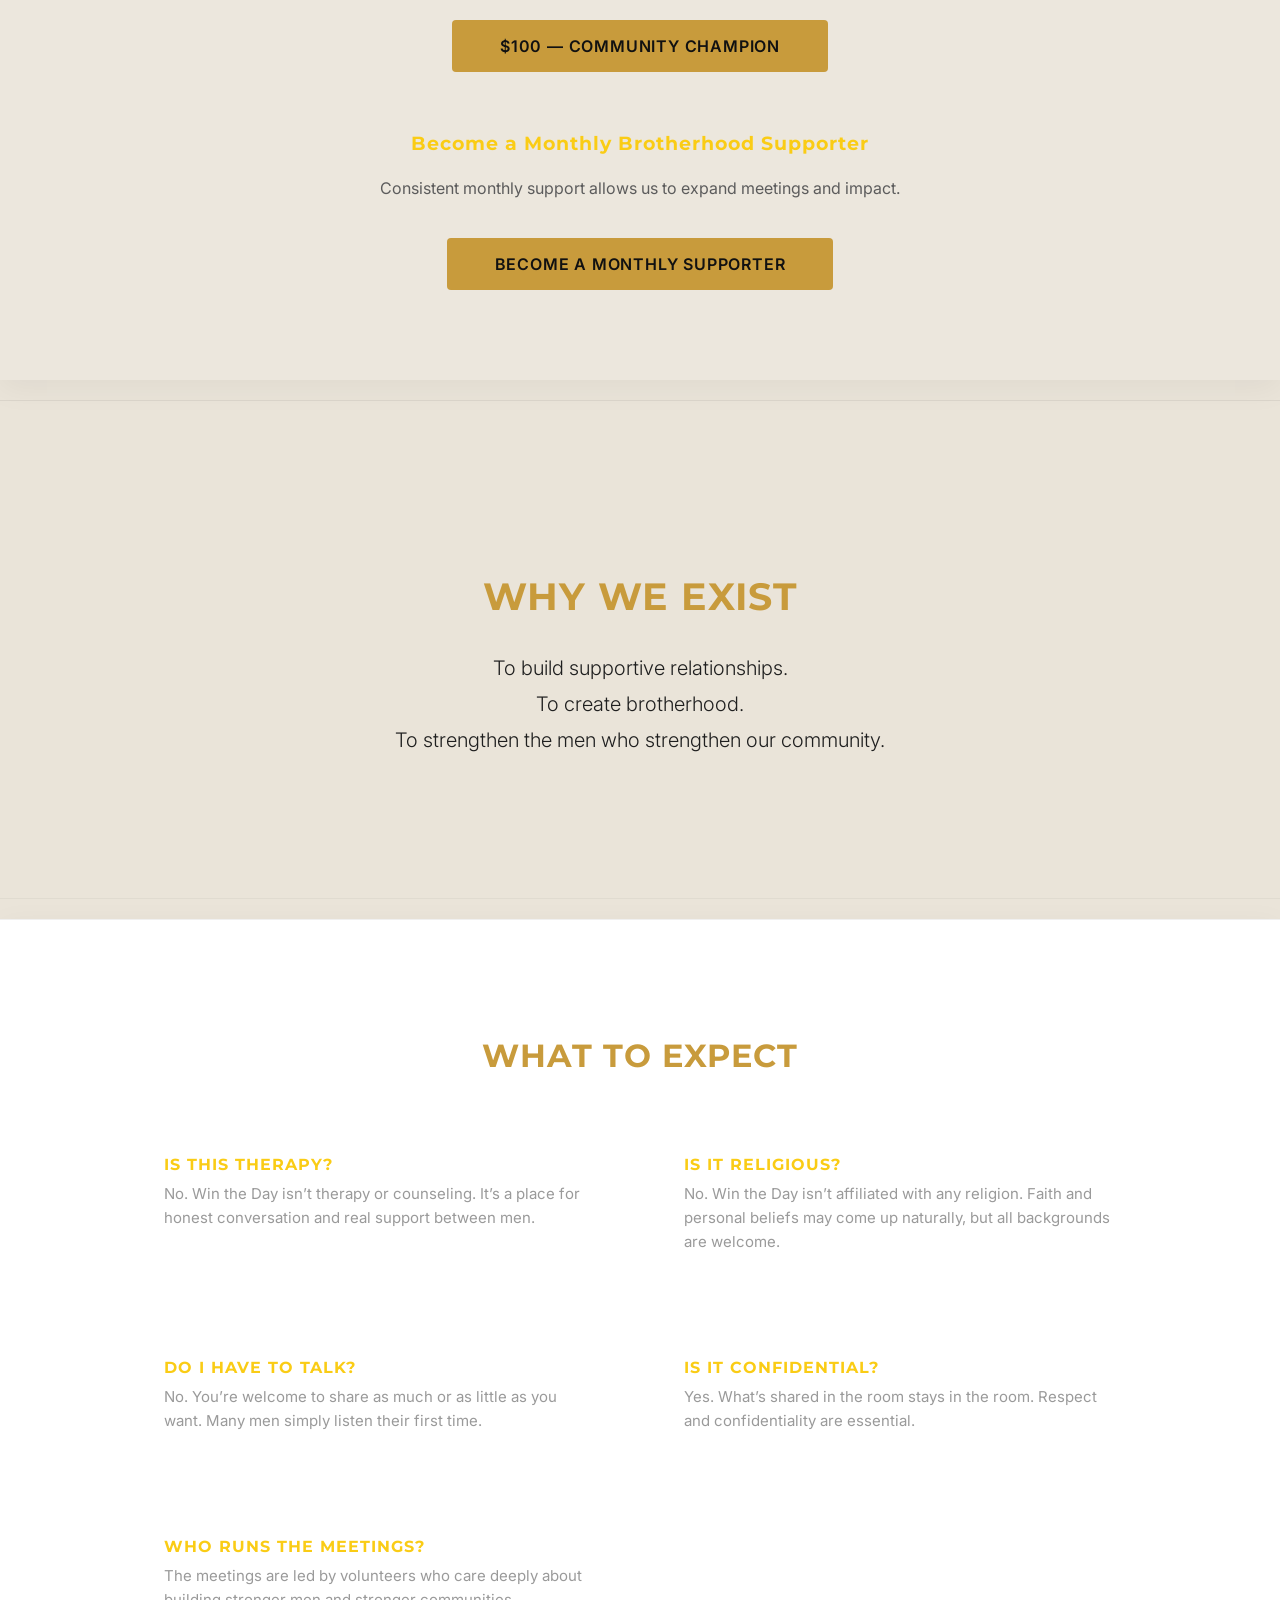
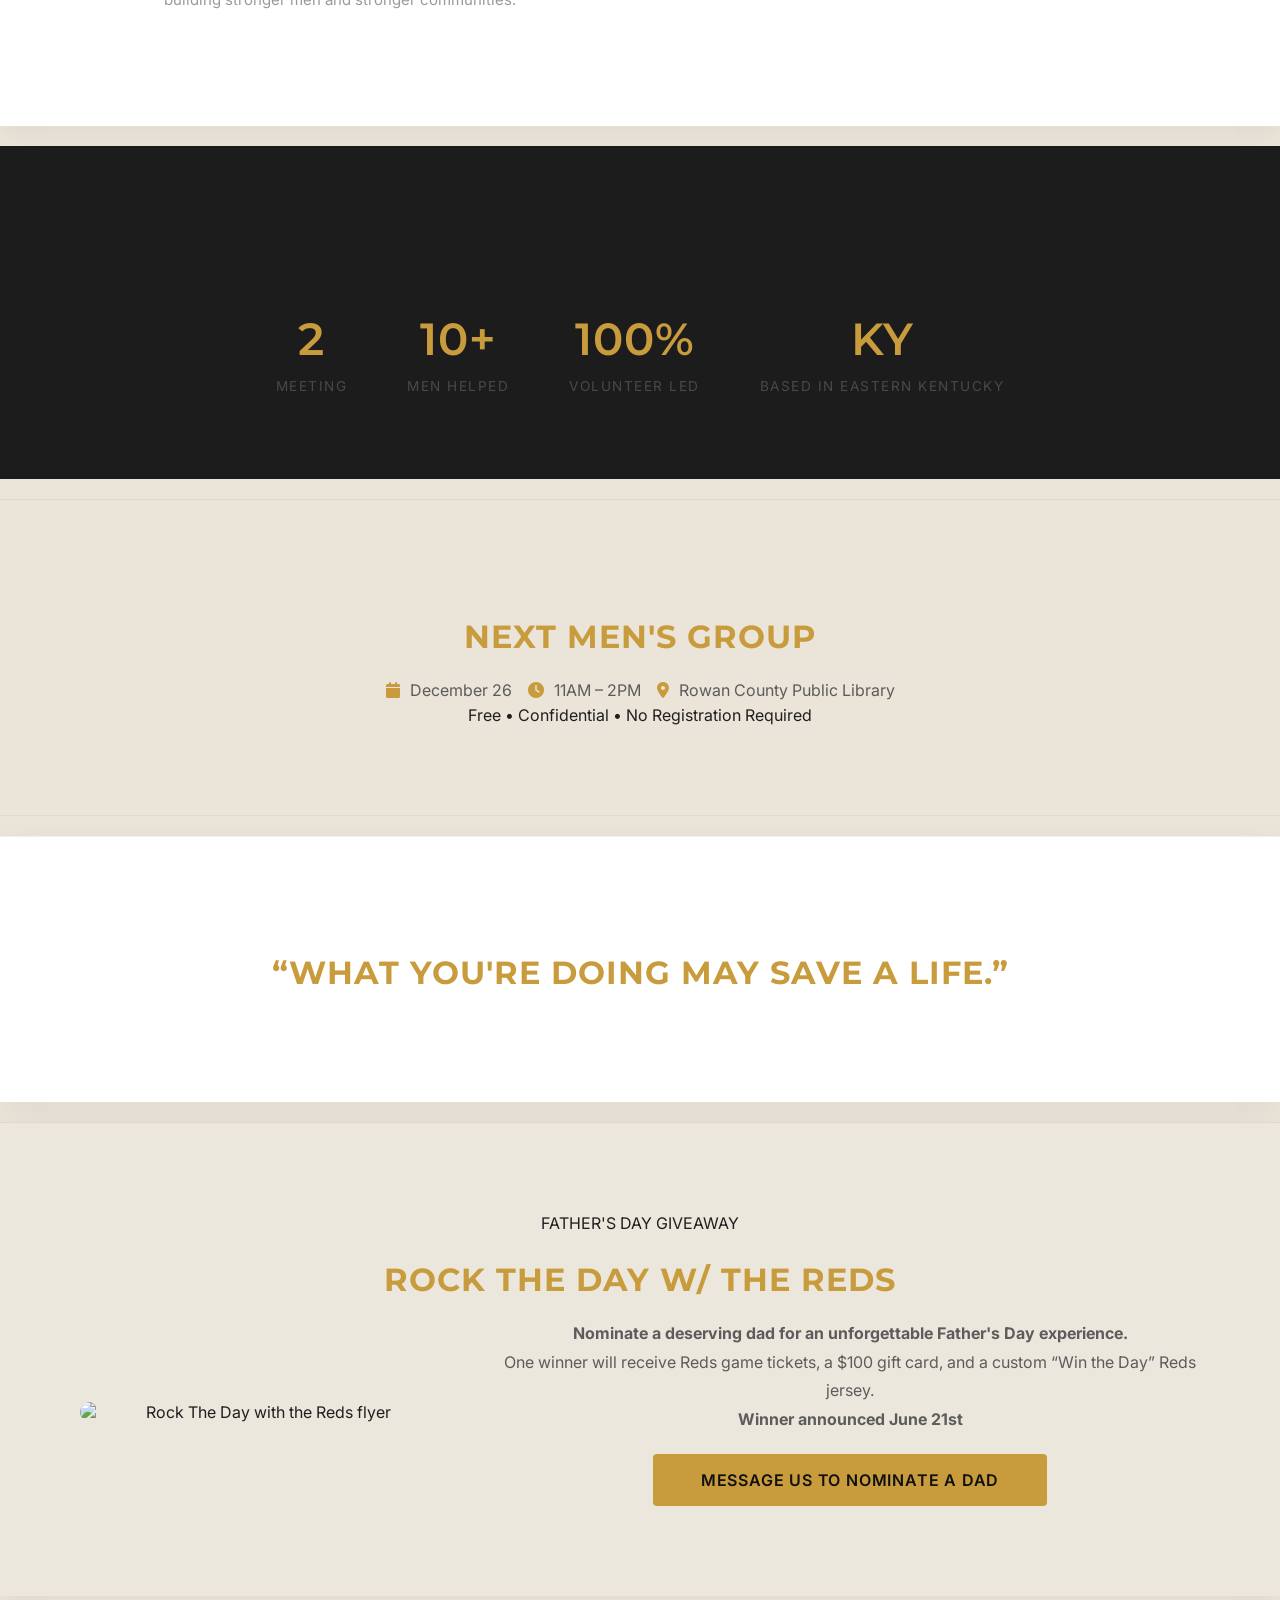
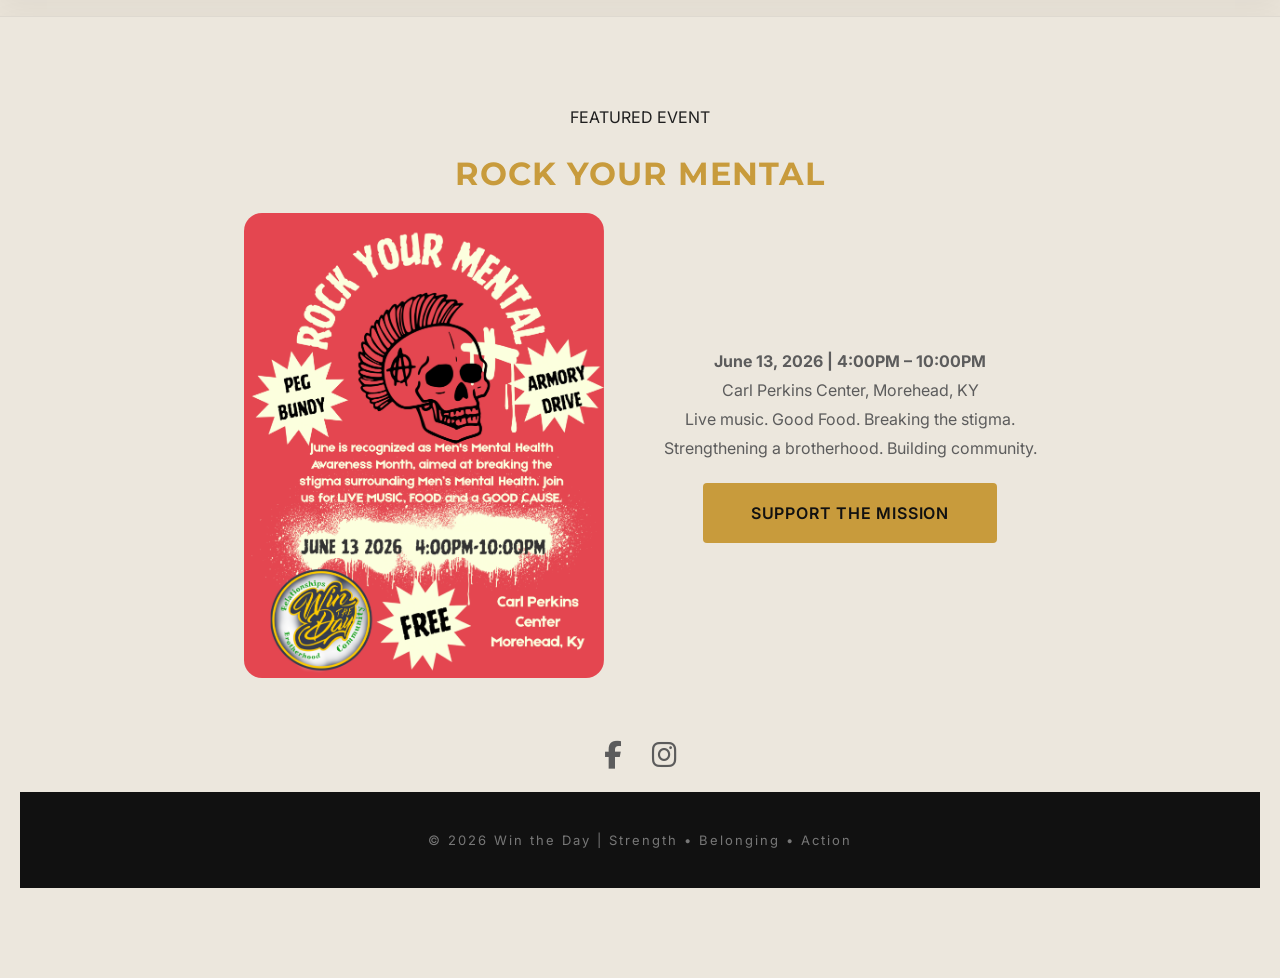
==== commit 9710d031: "Update index.html" ====
--- a/index.html
+++ b/index.html
@@ -155,6 +155,24 @@
 <section class="section-dark">
   <h2>“What you're doing may save a life.”</h2>
 </section>
+  <section class="section-darker">
+  <div class="featured-badge">FATHER'S DAY GIVEAWAY</div>
+  <h2>Rock The Day w/ the Reds</h2>
+
+  <div class="feature-box">
+    <img src="rock-the-day-reds.jpg" alt="Rock The Day with the Reds flyer">
+
+    <div class="feature-details">
+      <p><strong>Nominate a deserving dad for an unforgettable Father's Day experience.</strong></p>
+      <p>One winner will receive Reds game tickets, a $100 gift card, and a custom “Win the Day” Reds jersey.</p>
+      <p><strong>Winner announced June 21st</strong></p>
+
+      <a href="mailto:mitchkiser@wintheday.site?subject=Rock%20The%20Day%20Nomination" class="button" style="margin-top:20px;">
+        Message Us to Nominate a Dad
+      </a>
+    </div>
+  </div>
+</section>
 <section class="section-darker">
   <div class="featured-badge">FEATURED EVENT</div>
   <h2>Rock Your Mental</h2>
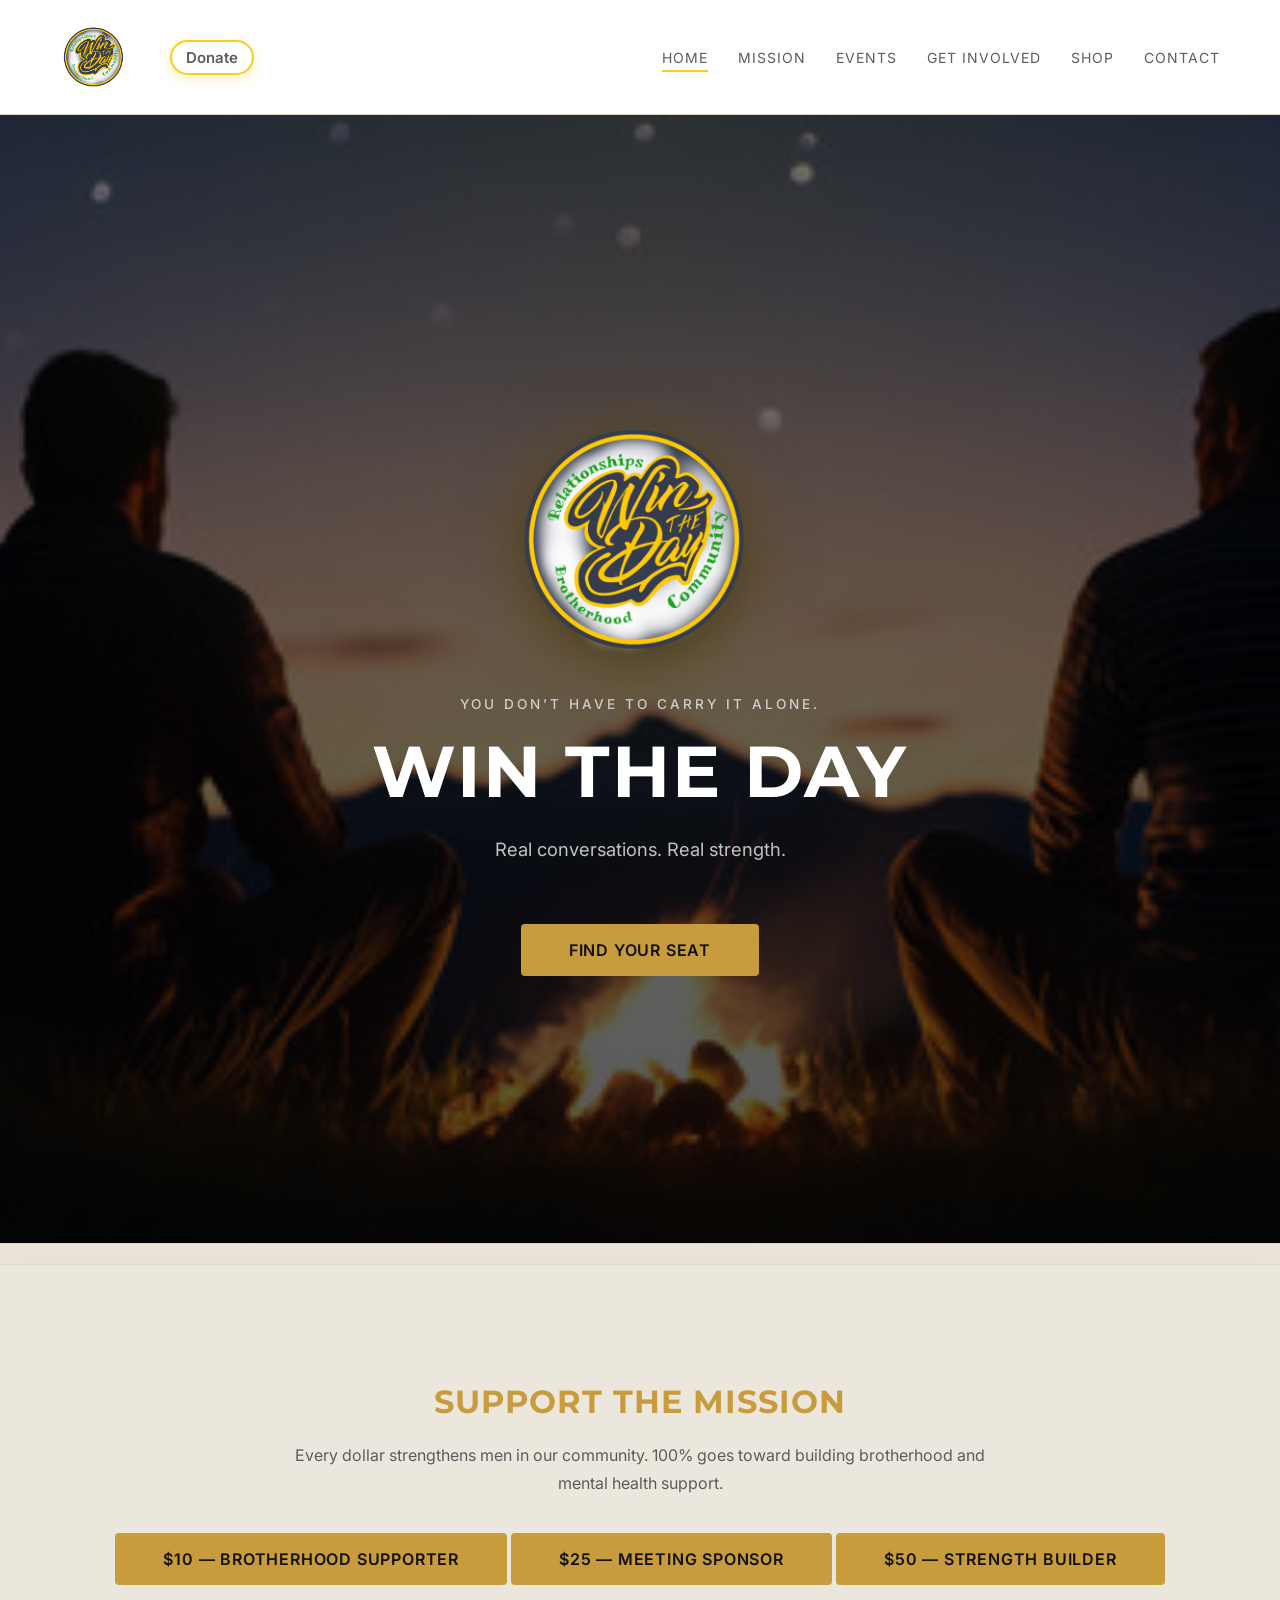
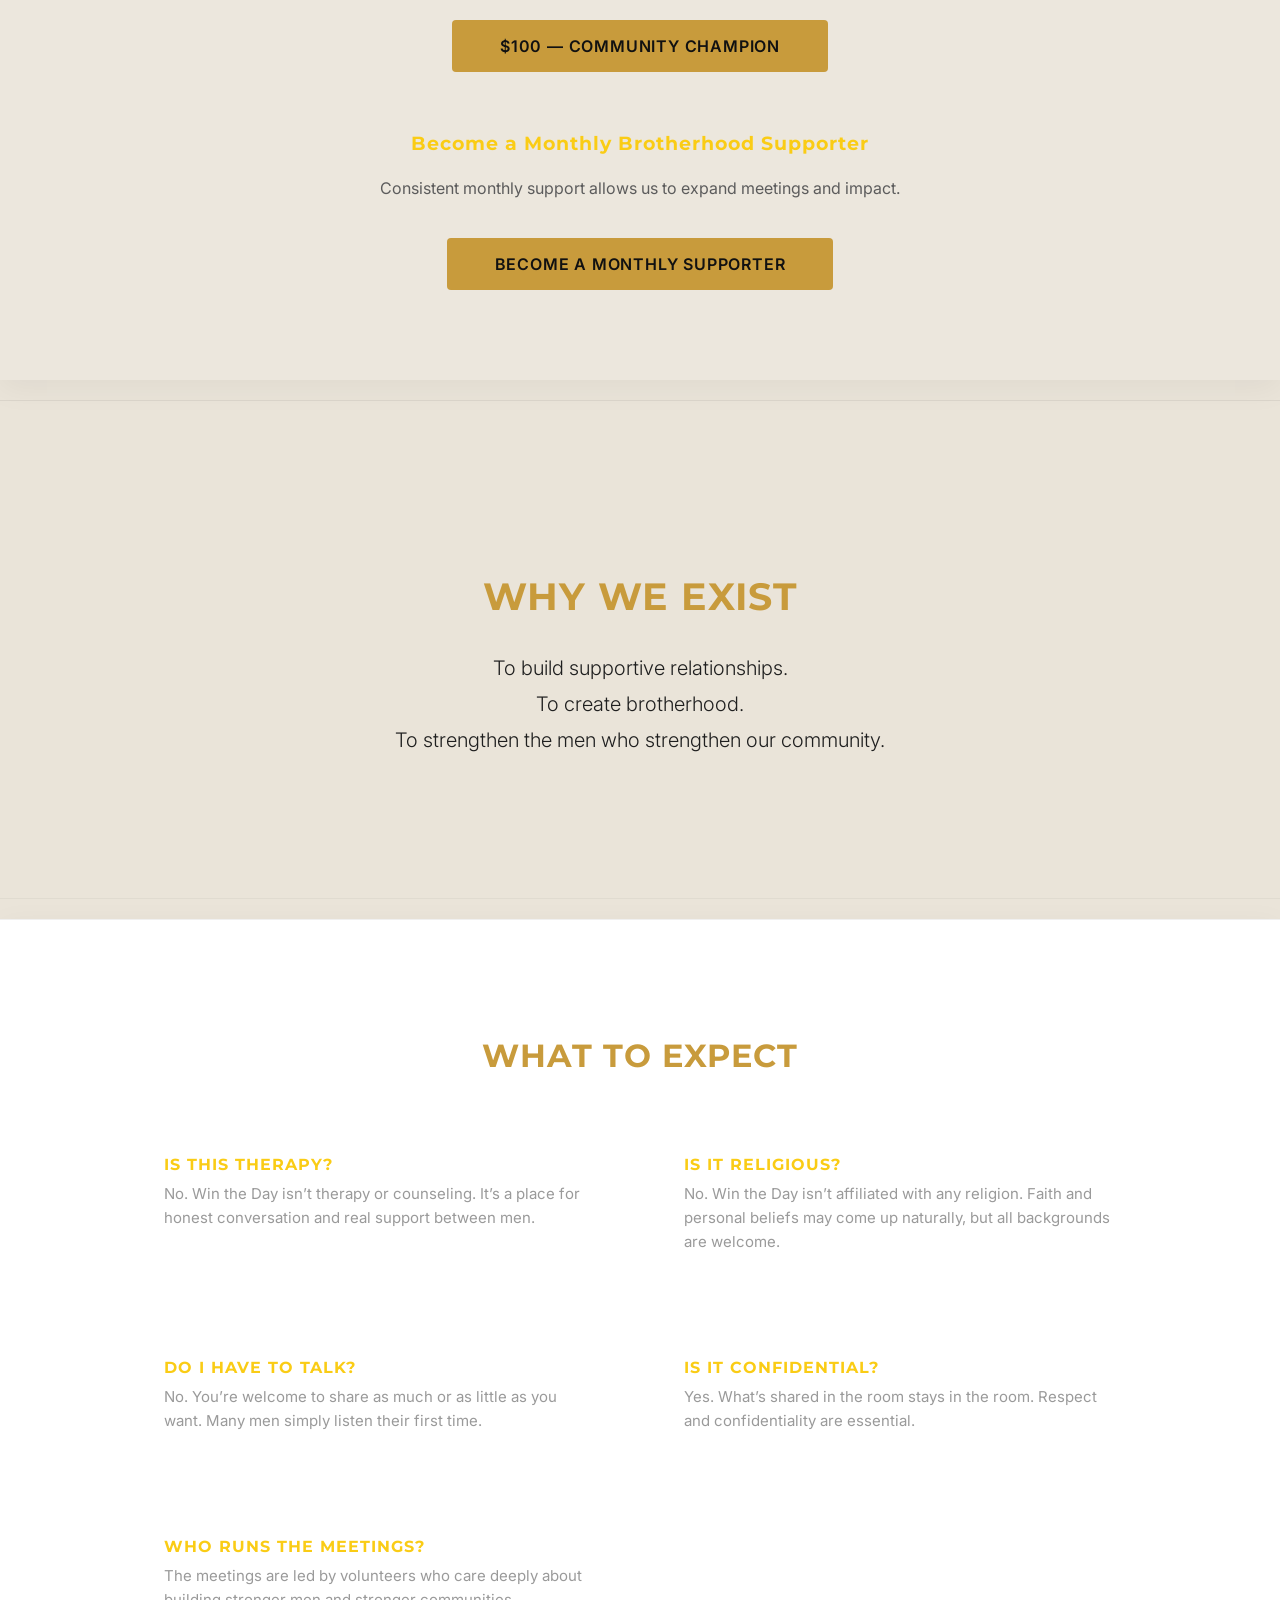
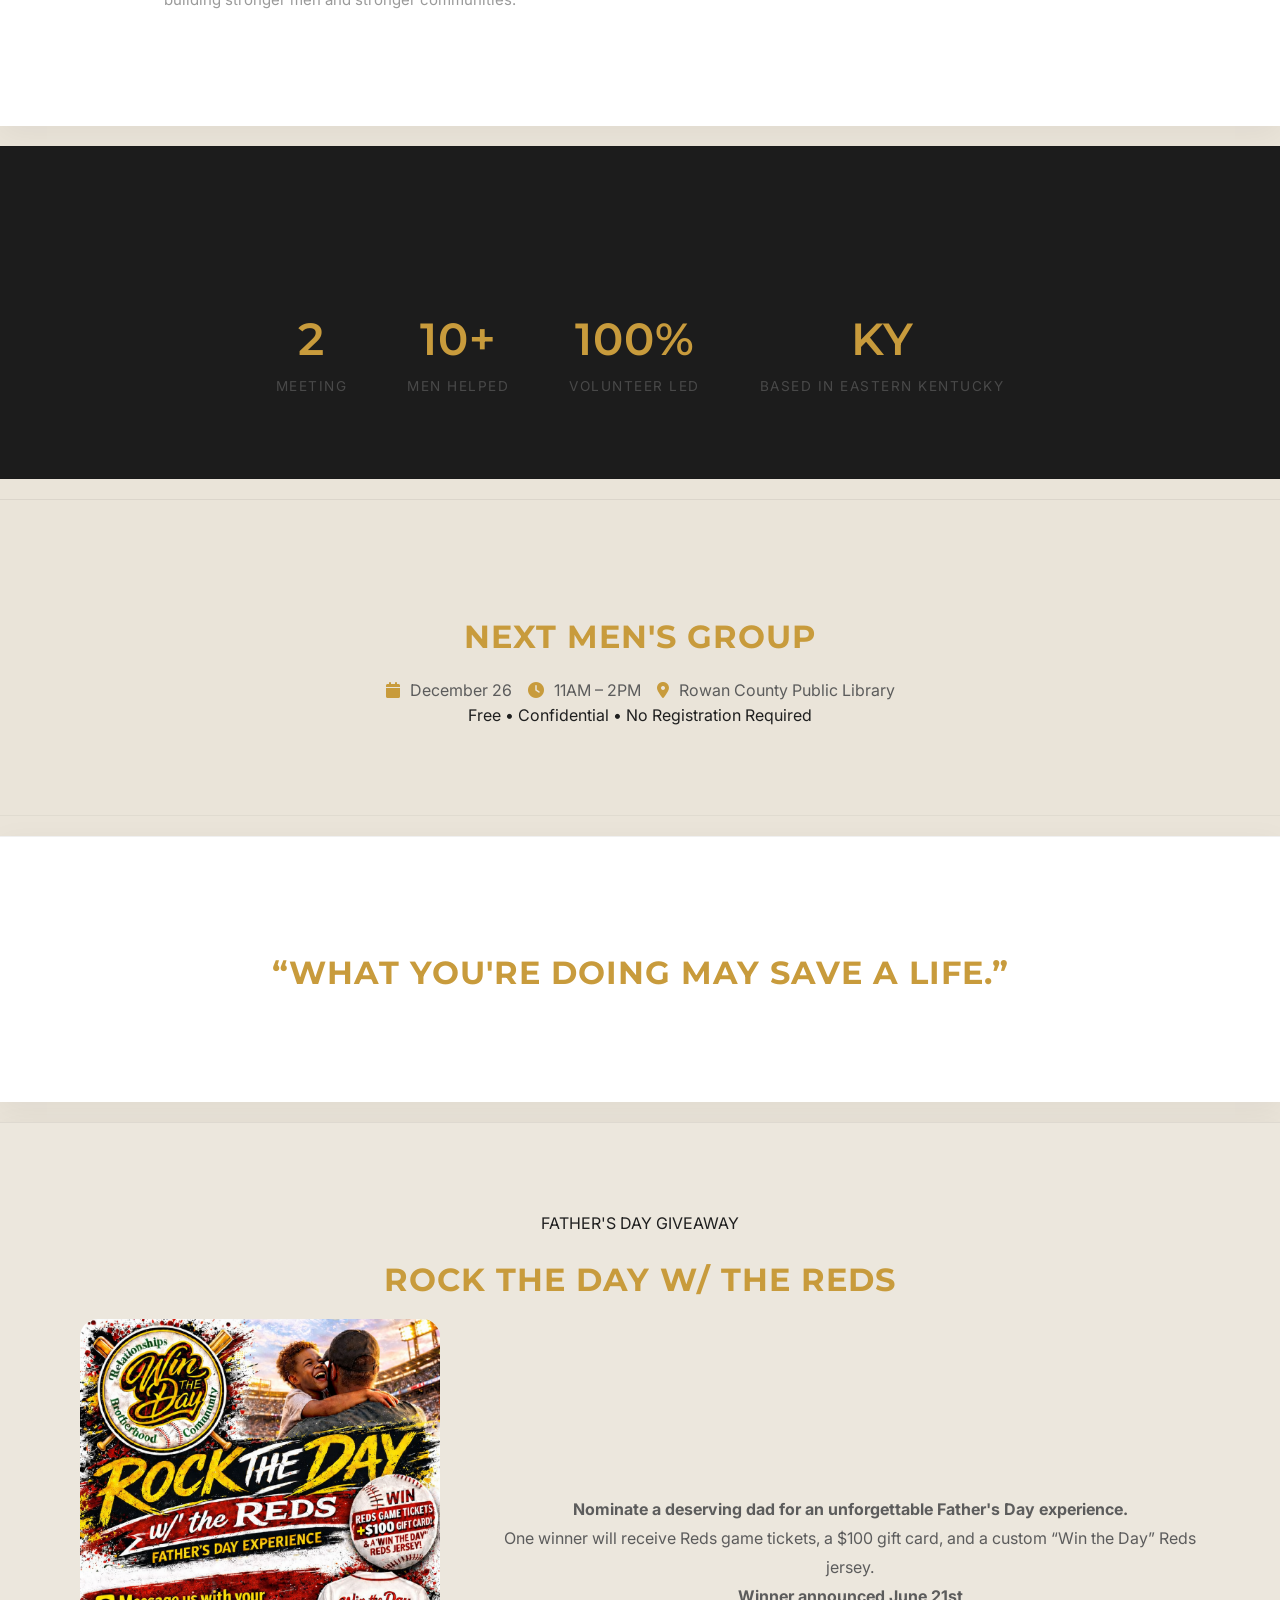
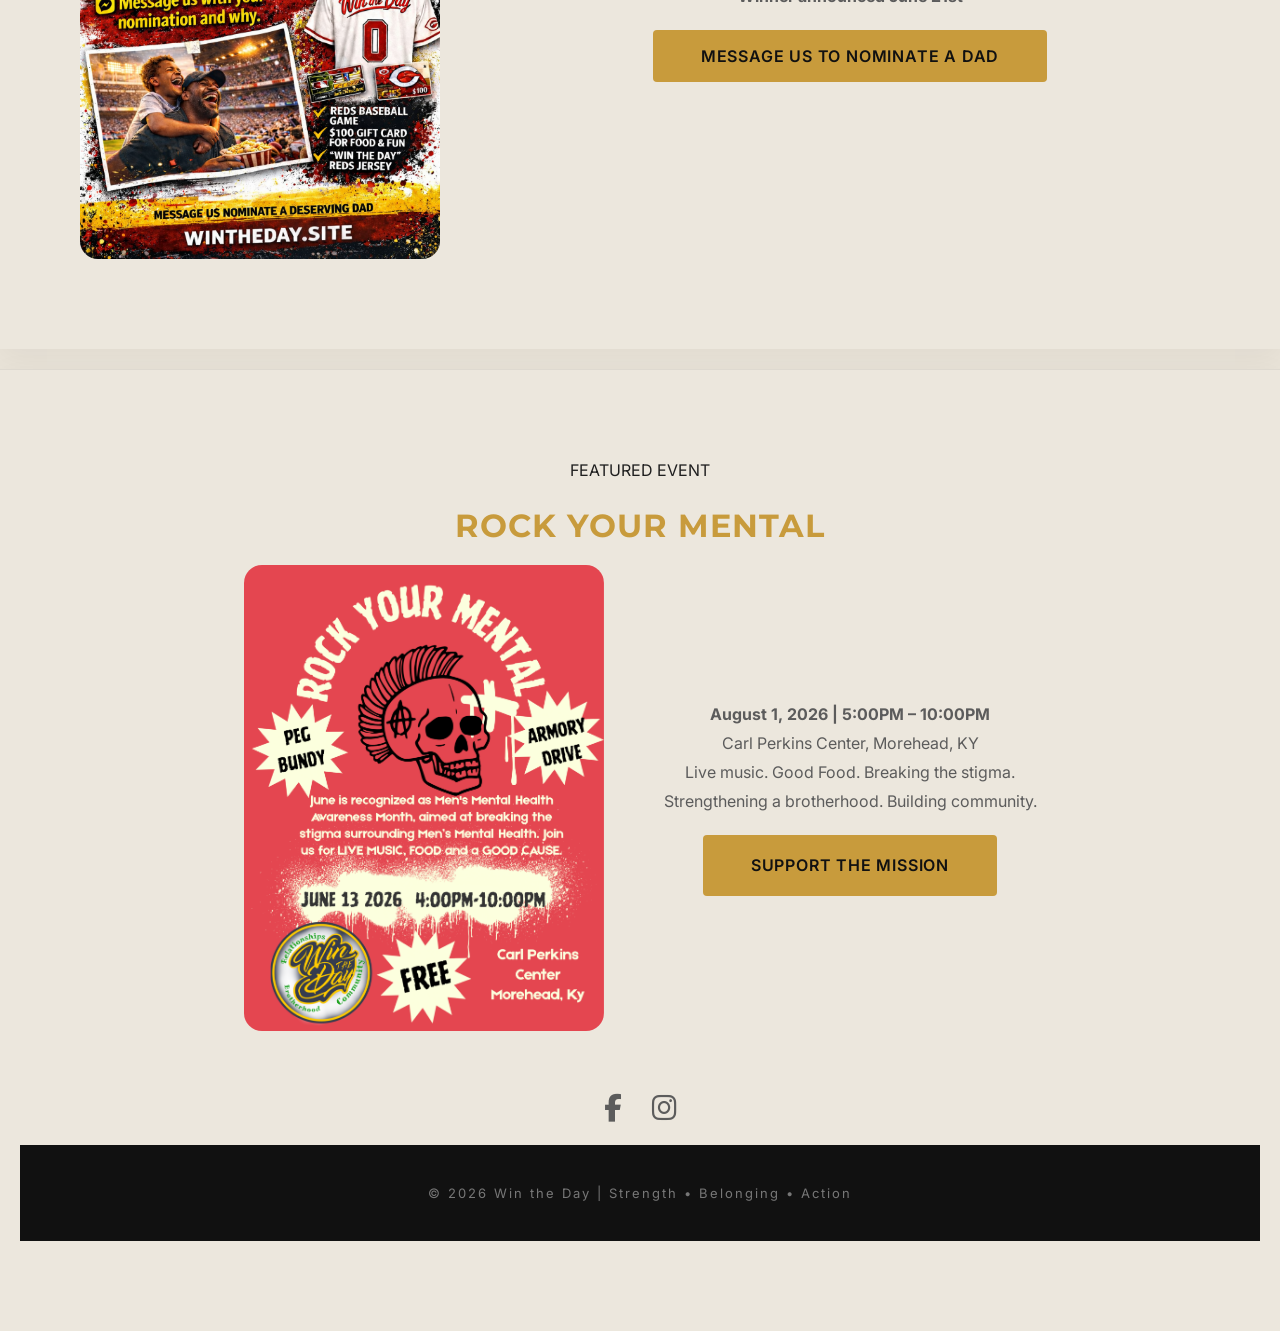
==== commit 4f066d34: "Update index.html" ====
--- a/index.html
+++ b/index.html
@@ -160,7 +160,7 @@
   <h2>Rock The Day w/ the Reds</h2>
 
   <div class="feature-box">
-    <img src="rock-the-day-reds.jpg" alt="Rock The Day with the Reds flyer">
+    <img src="rockwithreds.png" alt="Rock The Day with the Reds flyer">
 
     <div class="feature-details">
       <p><strong>Nominate a deserving dad for an unforgettable Father's Day experience.</strong></p>
@@ -178,10 +178,10 @@
   <h2>Rock Your Mental</h2>
 
   <div class="feature-box">
-<img src="Rock your mental.png" alt="Rock Your Mental Event Flyer">
+<img src="fbrym.png" alt="Rock Your Mental Event Flyer">
 
     <div class="feature-details">
-      <p><strong>June 13, 2026 | 4:00PM – 10:00PM</strong></p>
+      <p><strong>August 1, 2026 | 5:00PM – 10:00PM</strong></p>
       <p>Carl Perkins Center, Morehead, KY</p>
       <p>Live music. Good Food. Breaking the stigma.</p>
        <p> Strengthening a brotherhood. Building community. <p>
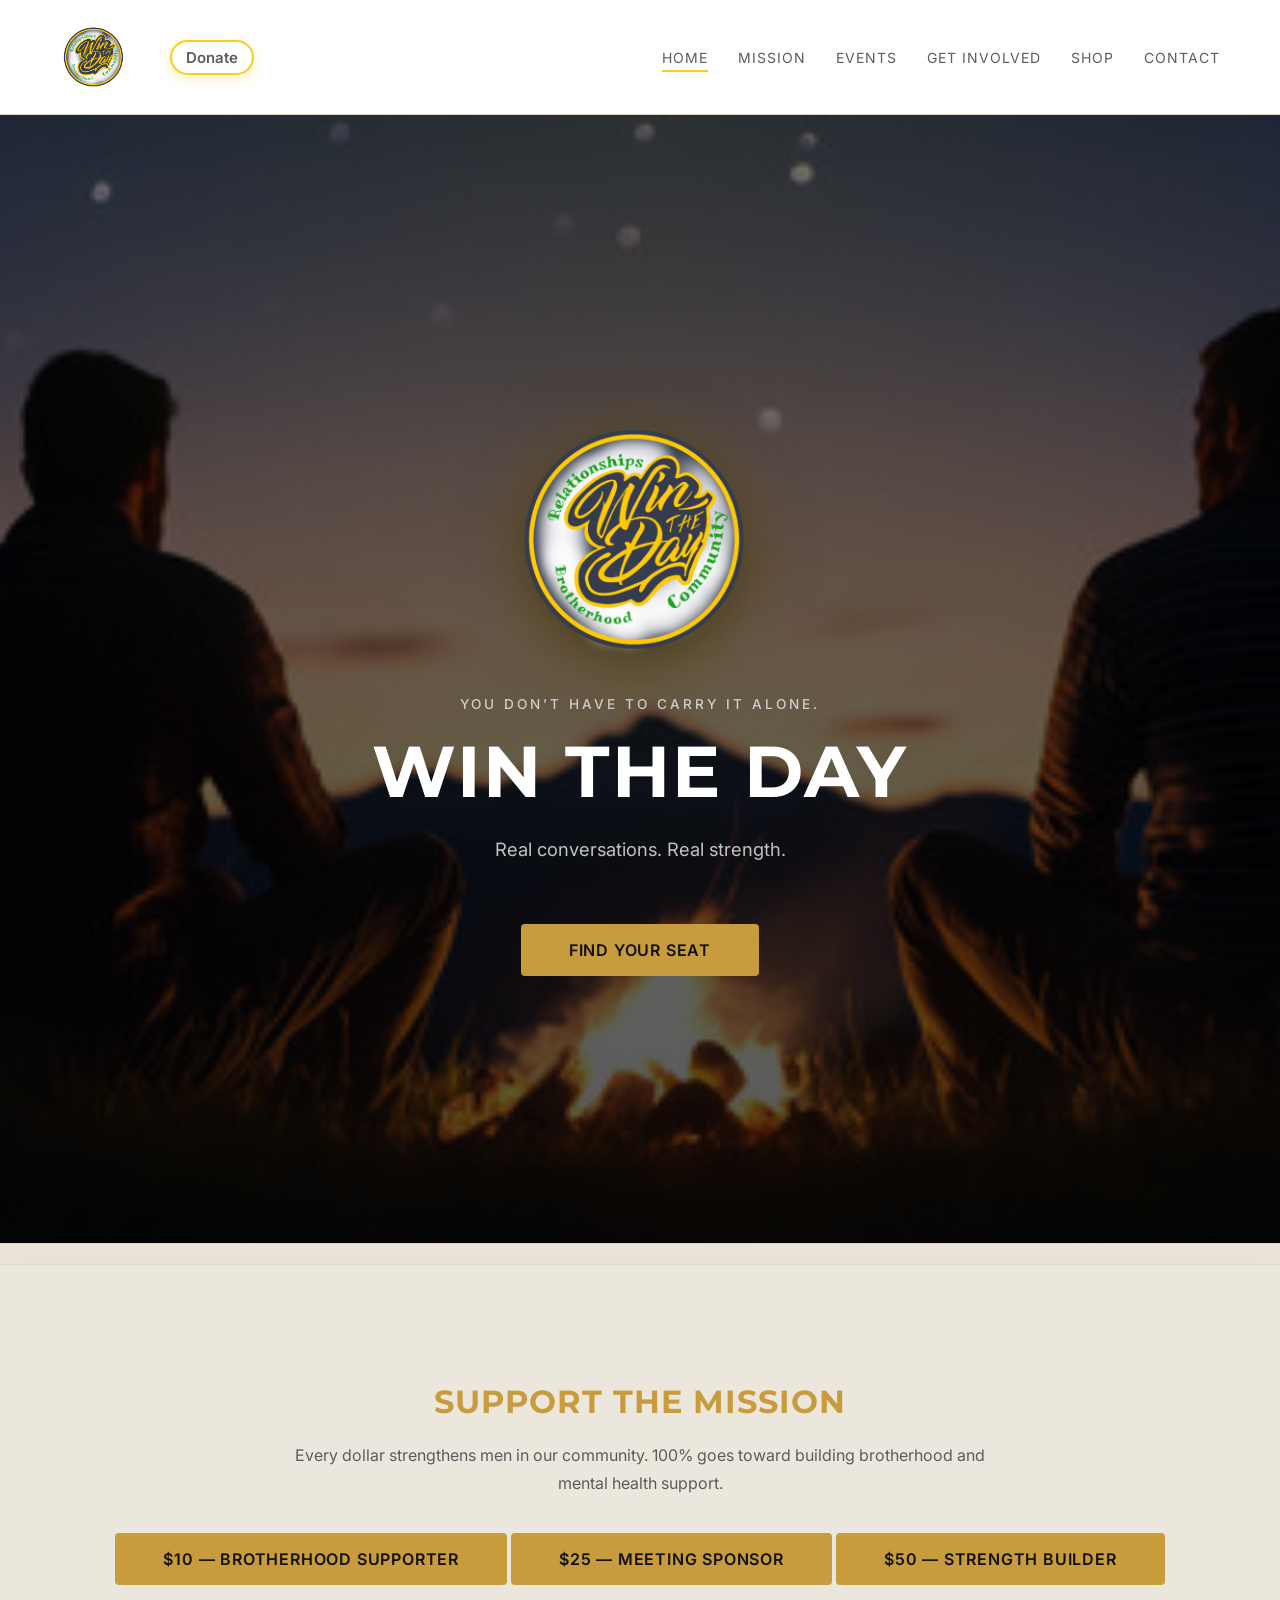
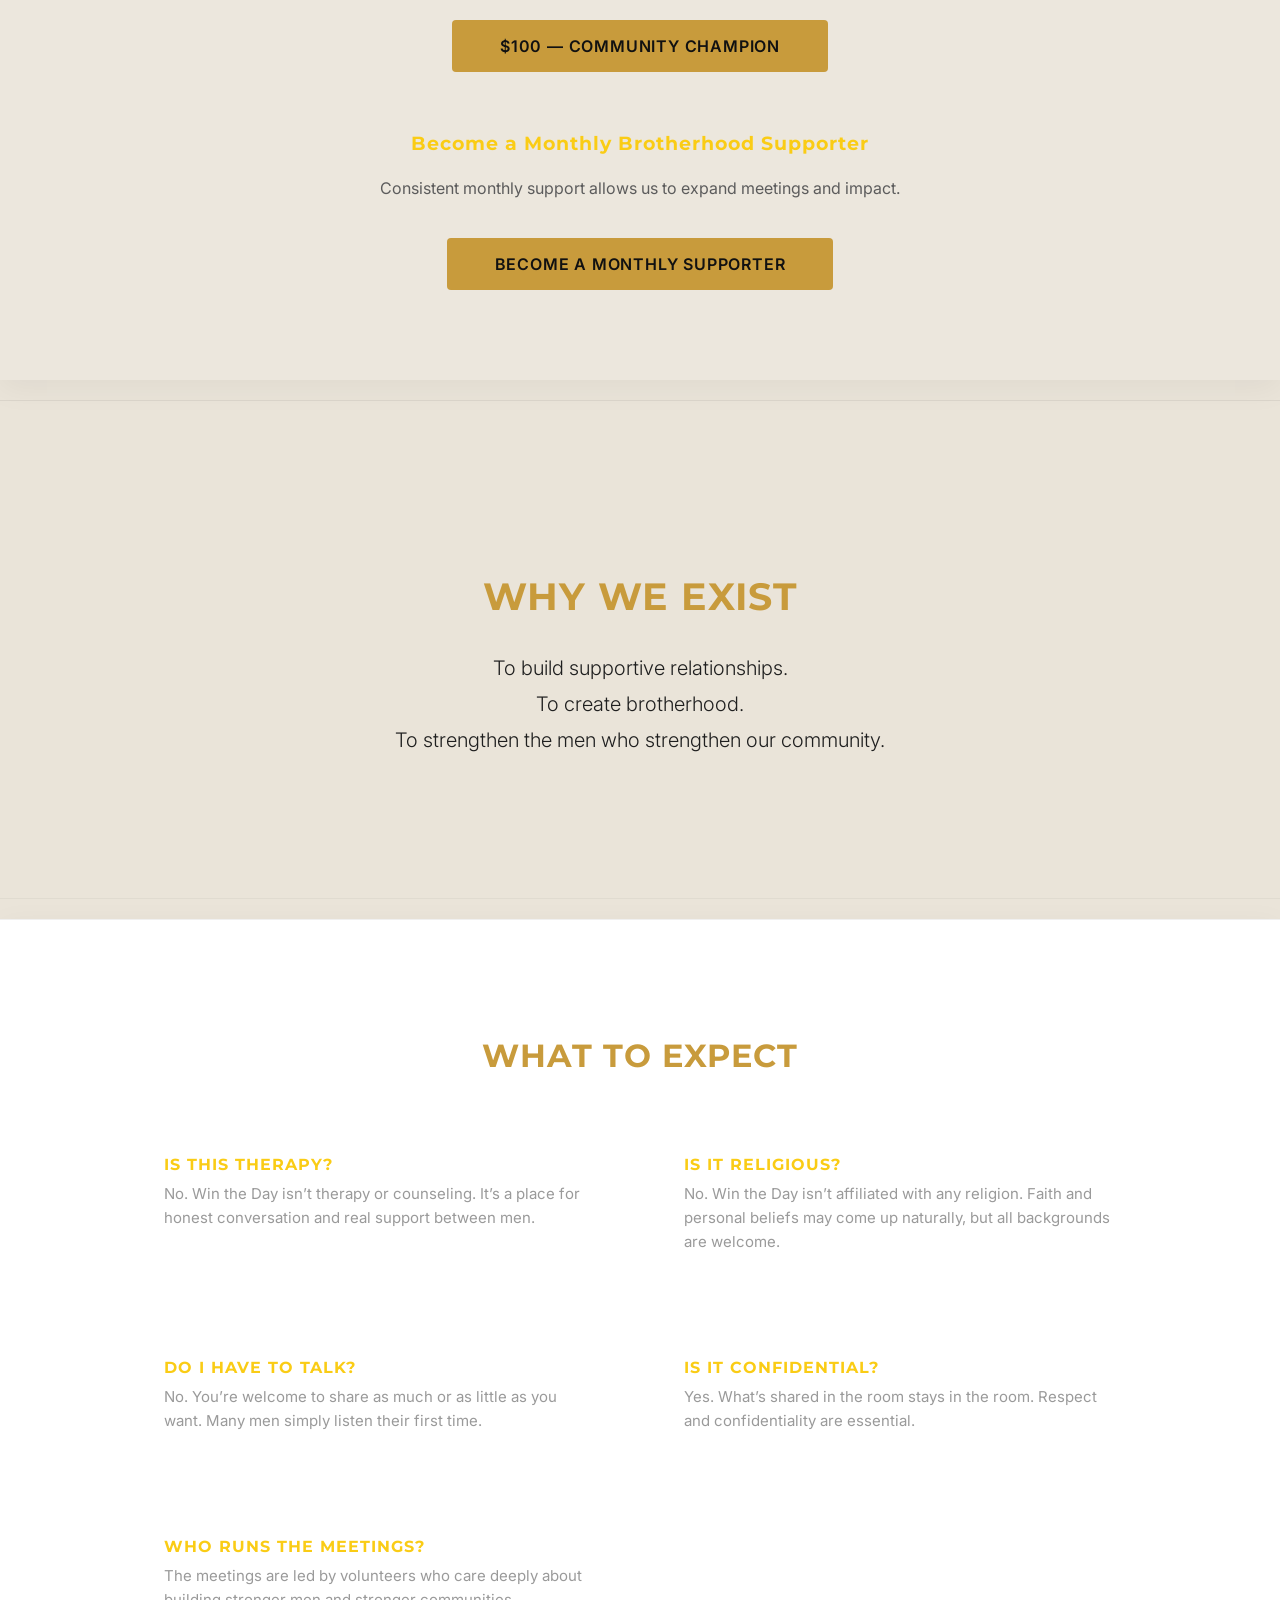
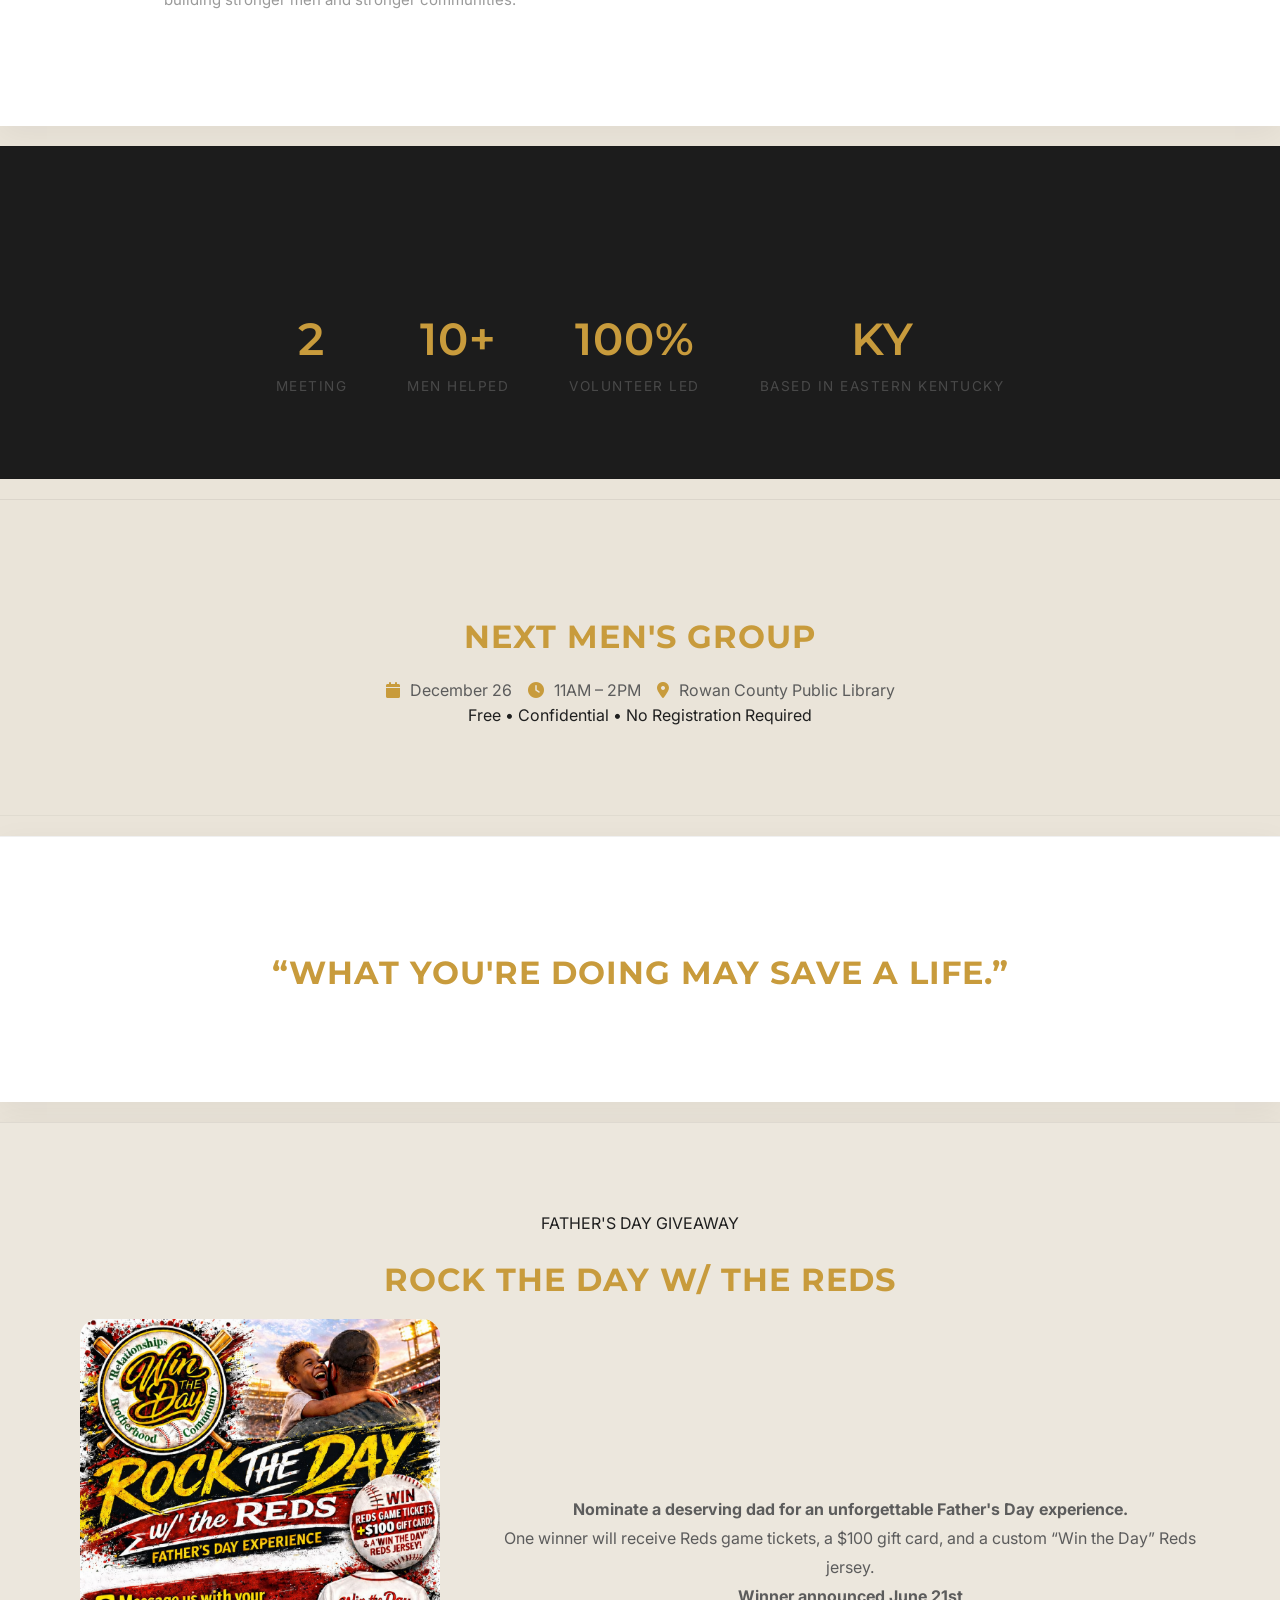
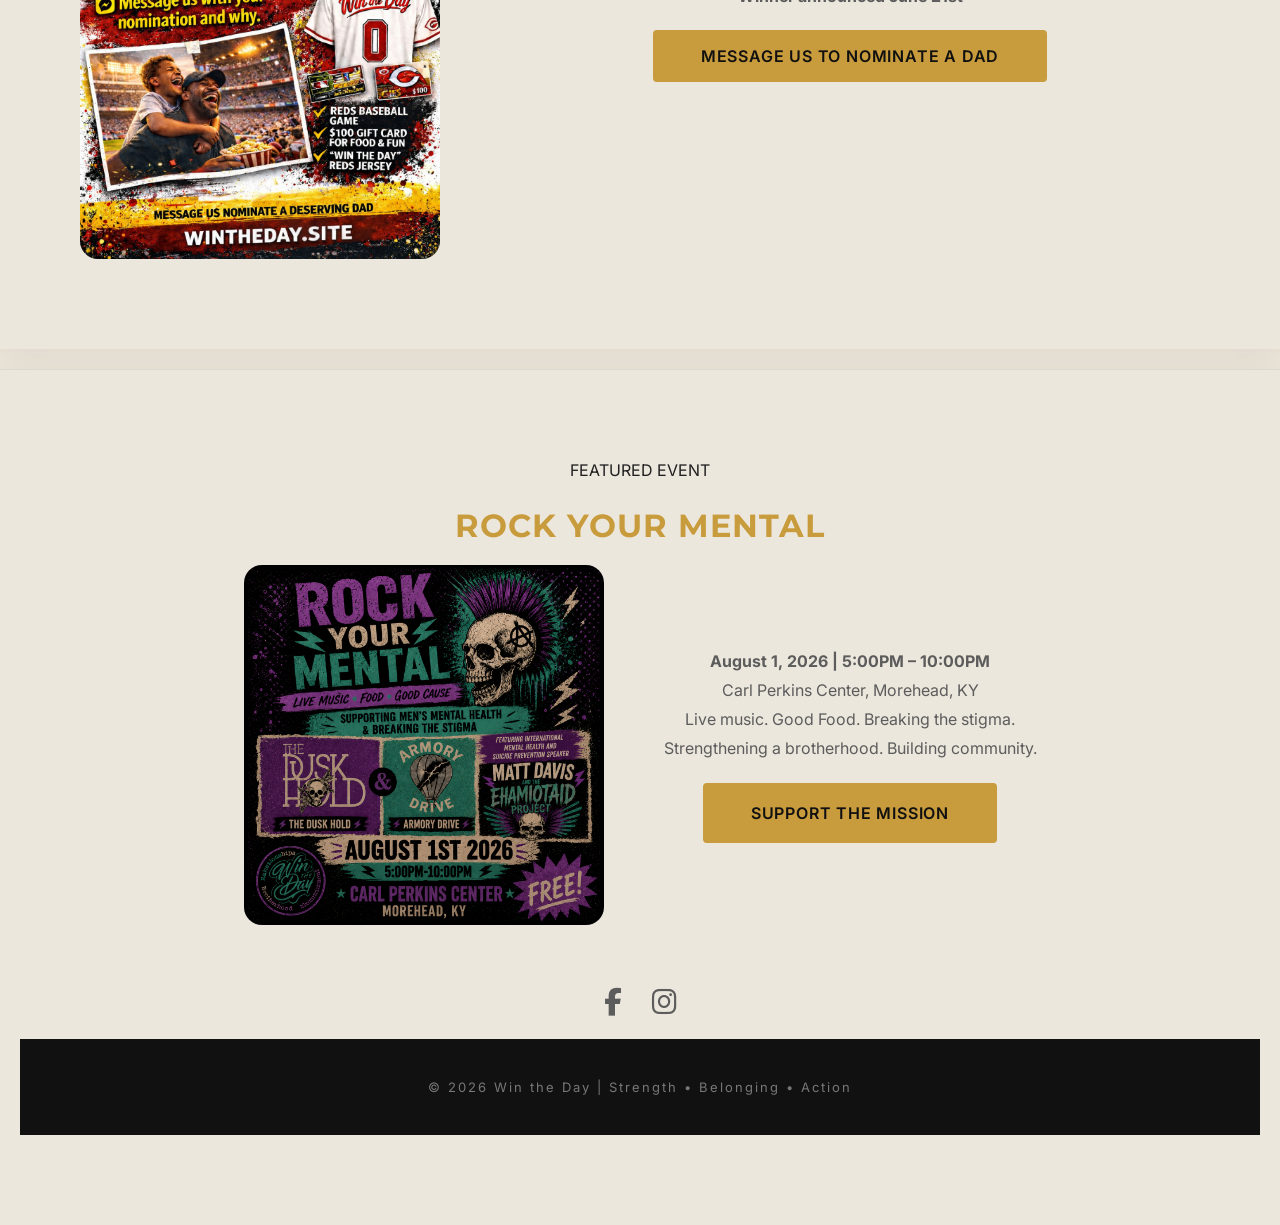
==== commit a7c2ae2a: "Update index.html" ====
--- a/index.html
+++ b/index.html
@@ -178,7 +178,7 @@
   <h2>Rock Your Mental</h2>
 
   <div class="feature-box">
-<img src="fbrym.png" alt="Rock Your Mental Event Flyer">
+<img src="rymnewagain.png" alt="Rock Your Mental Event Flyer">
 
     <div class="feature-details">
       <p><strong>August 1, 2026 | 5:00PM – 10:00PM</strong></p>
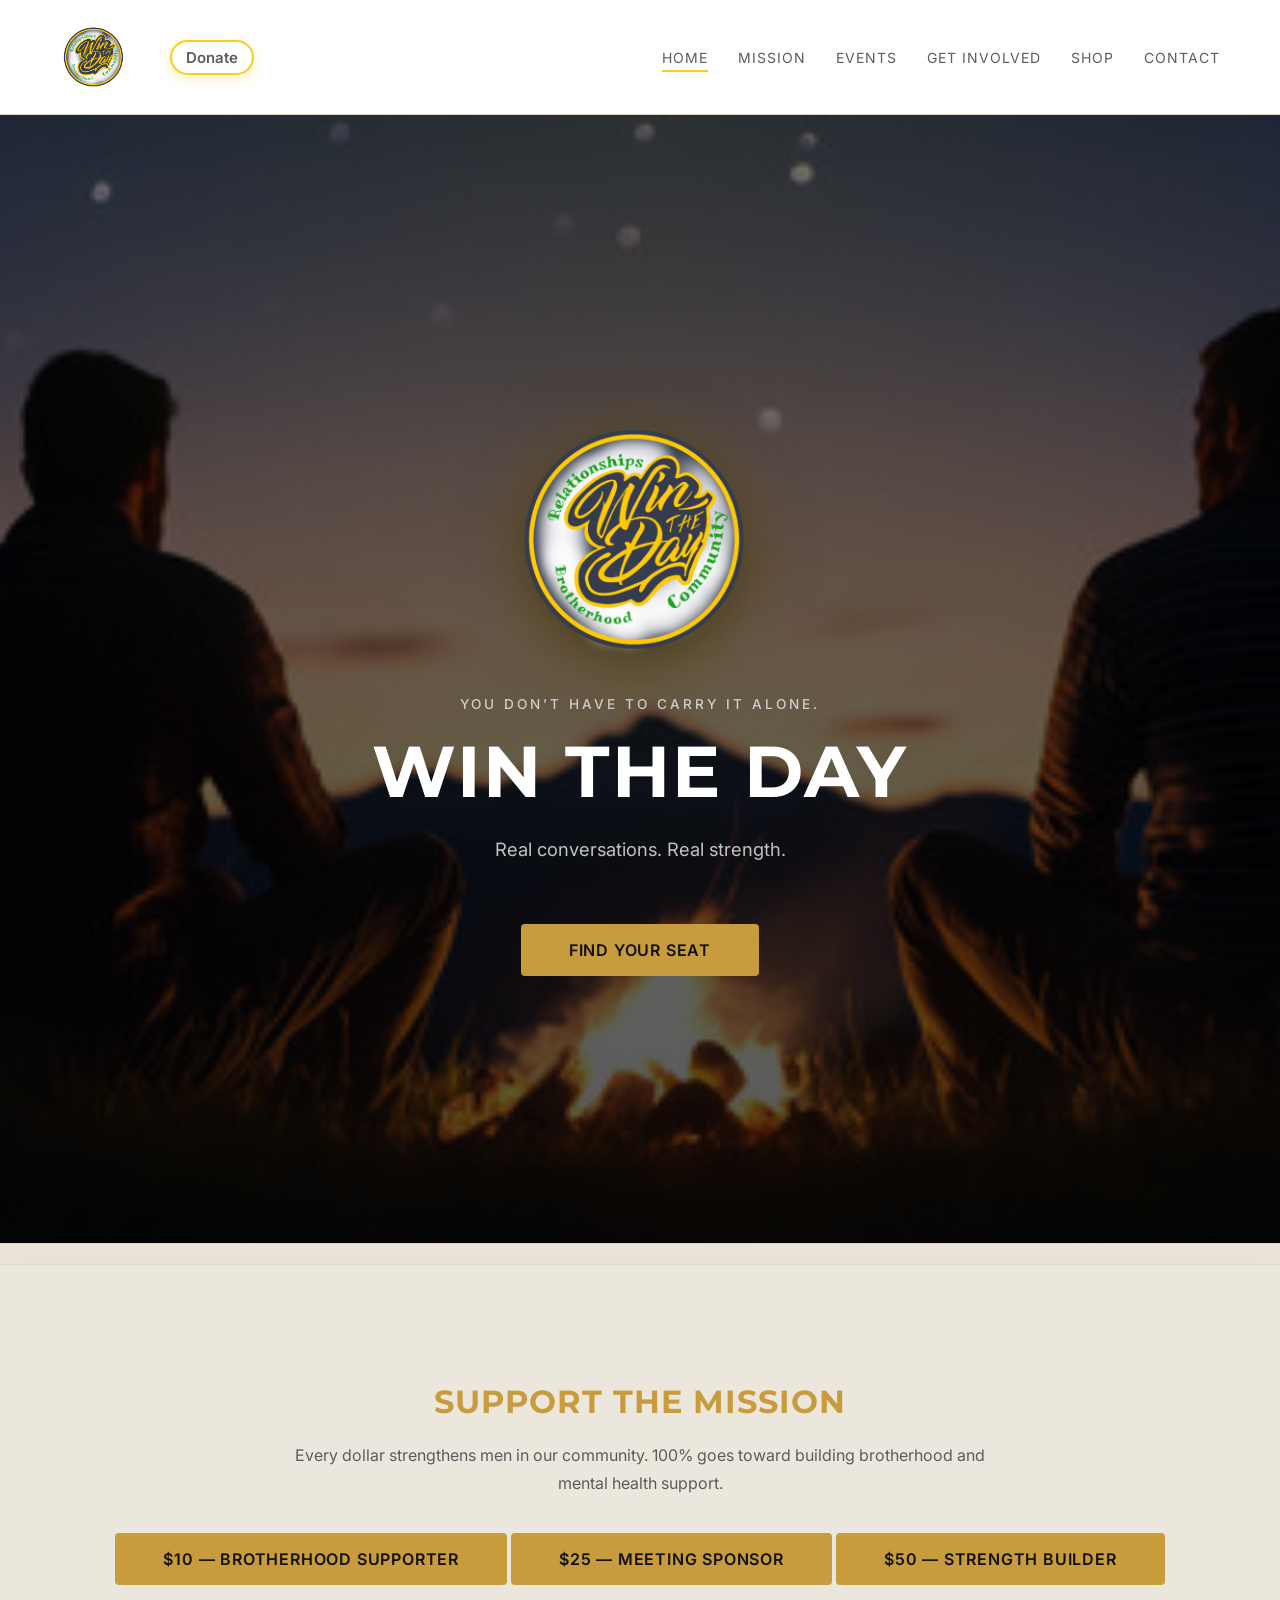
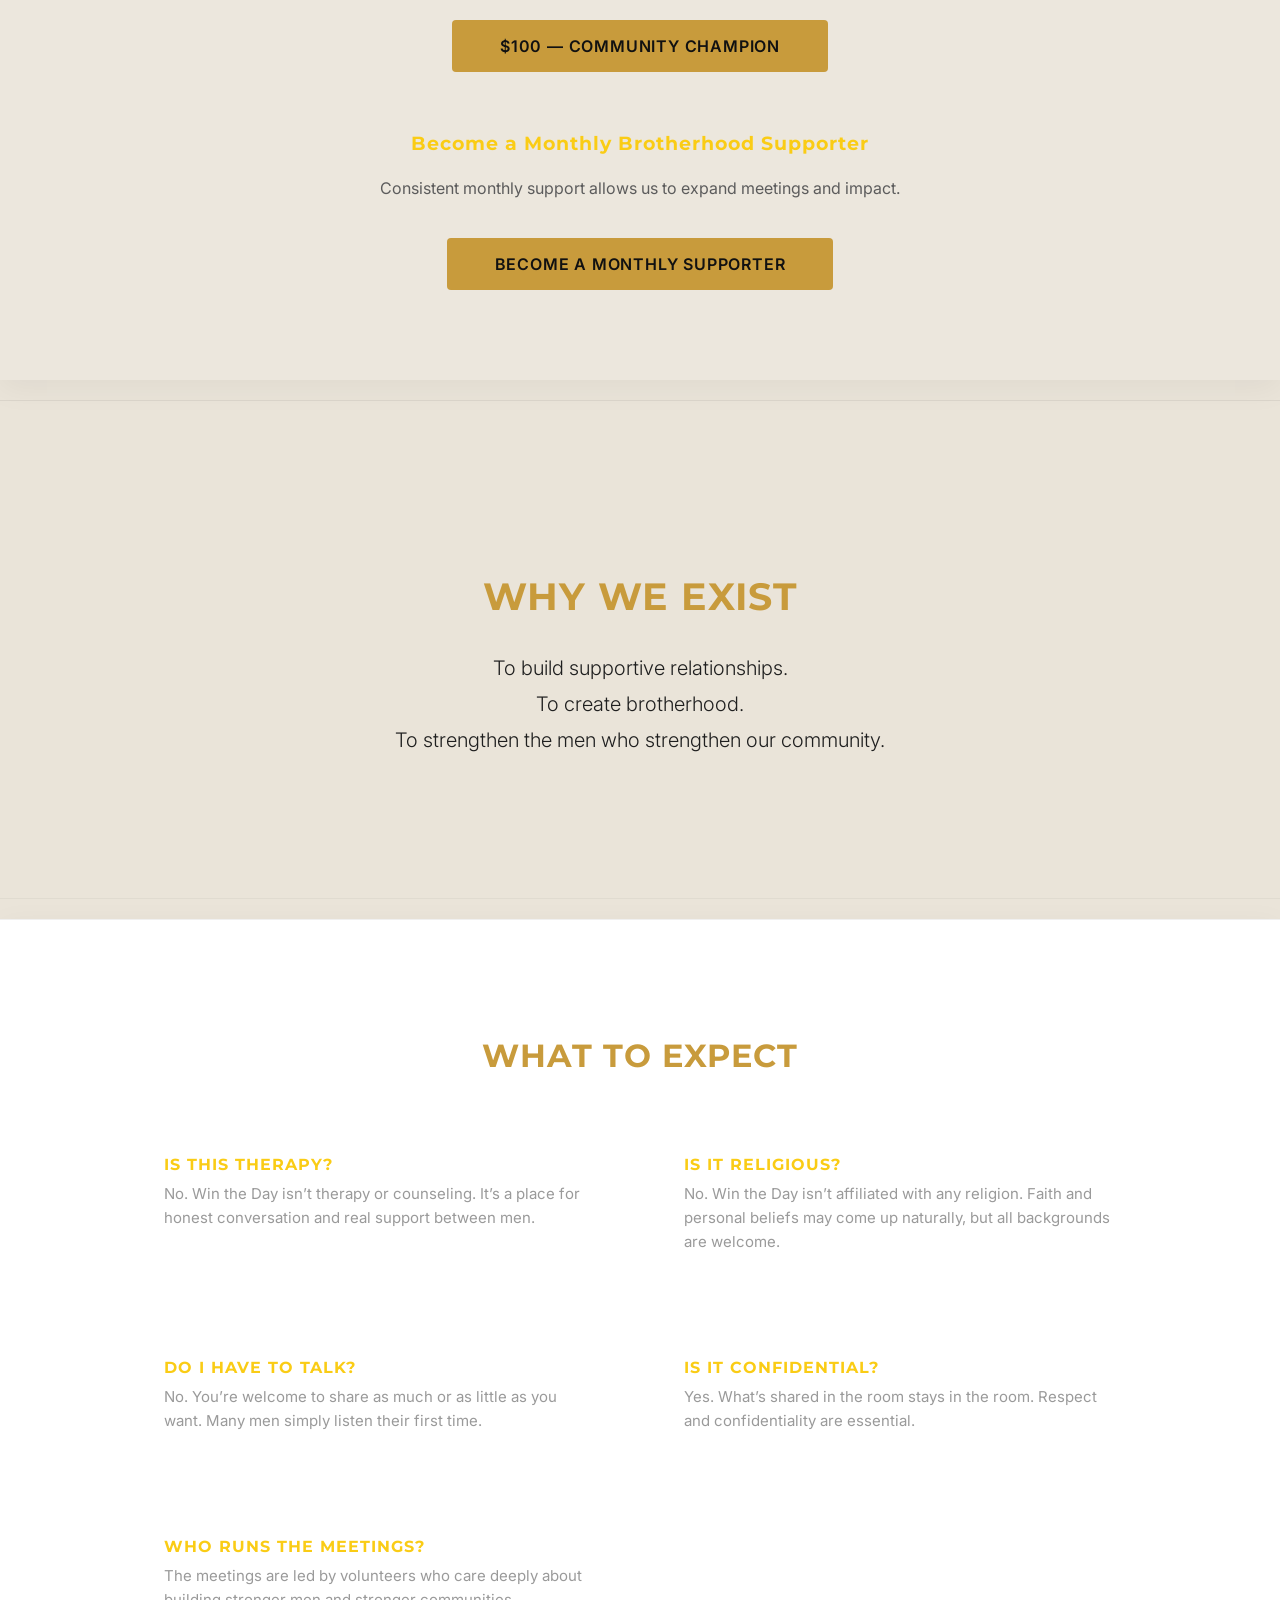
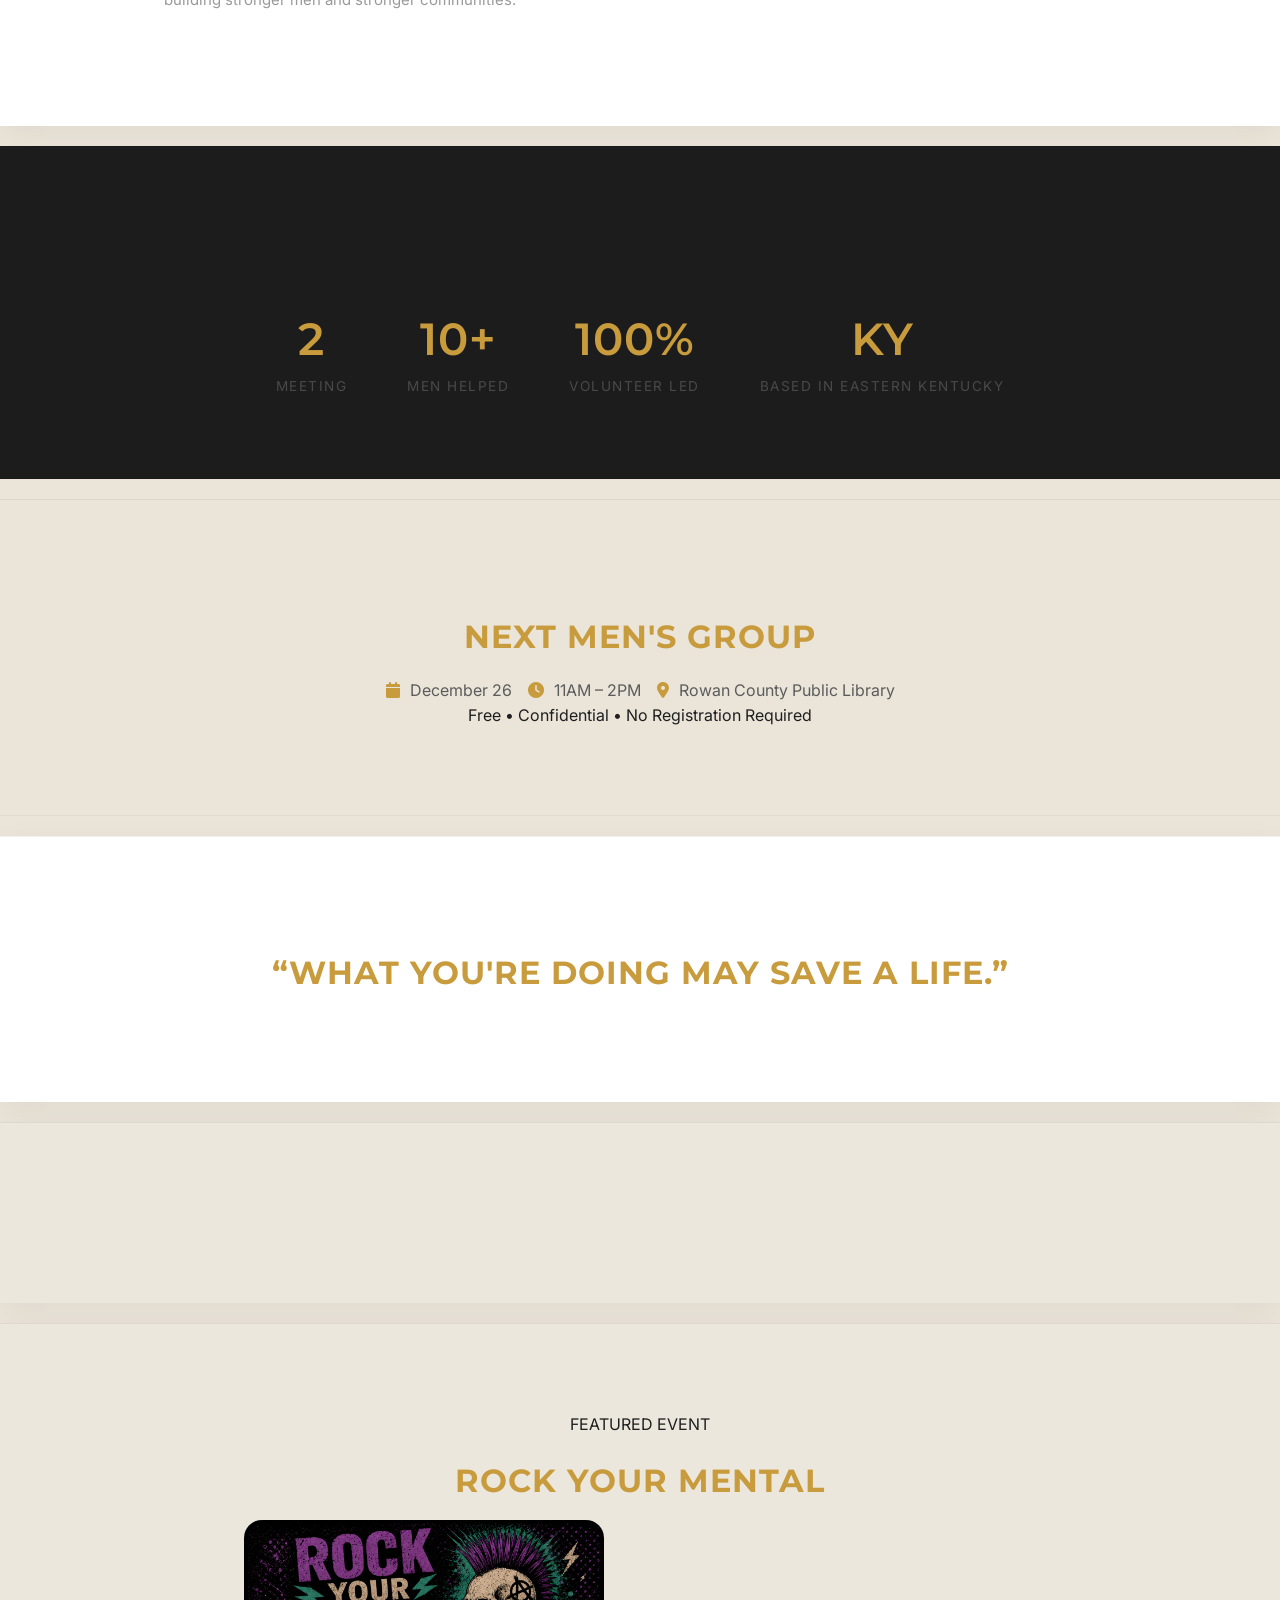
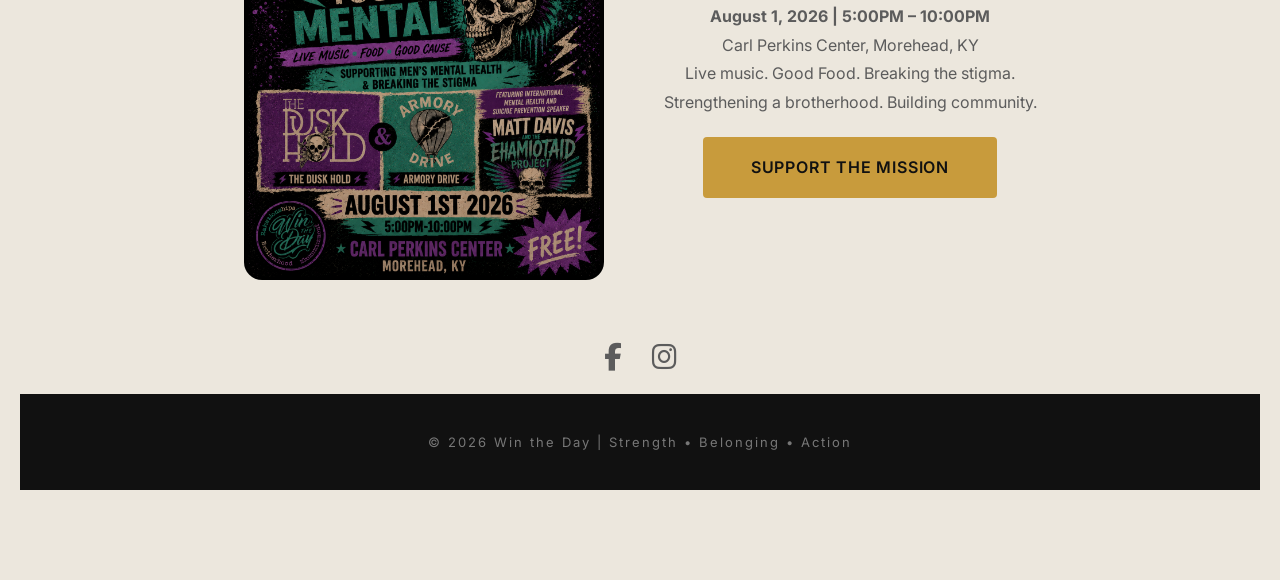
==== commit 06349bdc: "Update index.html" ====
--- a/index.html
+++ b/index.html
@@ -156,19 +156,6 @@
   <h2>“What you're doing may save a life.”</h2>
 </section>
   <section class="section-darker">
-  <div class="featured-badge">FATHER'S DAY GIVEAWAY</div>
-  <h2>Rock The Day w/ the Reds</h2>
-
-  <div class="feature-box">
-    <img src="rockwithreds.png" alt="Rock The Day with the Reds flyer">
-
-    <div class="feature-details">
-      <p><strong>Nominate a deserving dad for an unforgettable Father's Day experience.</strong></p>
-      <p>One winner will receive Reds game tickets, a $100 gift card, and a custom “Win the Day” Reds jersey.</p>
-      <p><strong>Winner announced June 21st</strong></p>
-
-      <a href="mailto:mitchkiser@wintheday.site?subject=Rock%20The%20Day%20Nomination" class="button" style="margin-top:20px;">
-        Message Us to Nominate a Dad
       </a>
     </div>
   </div>
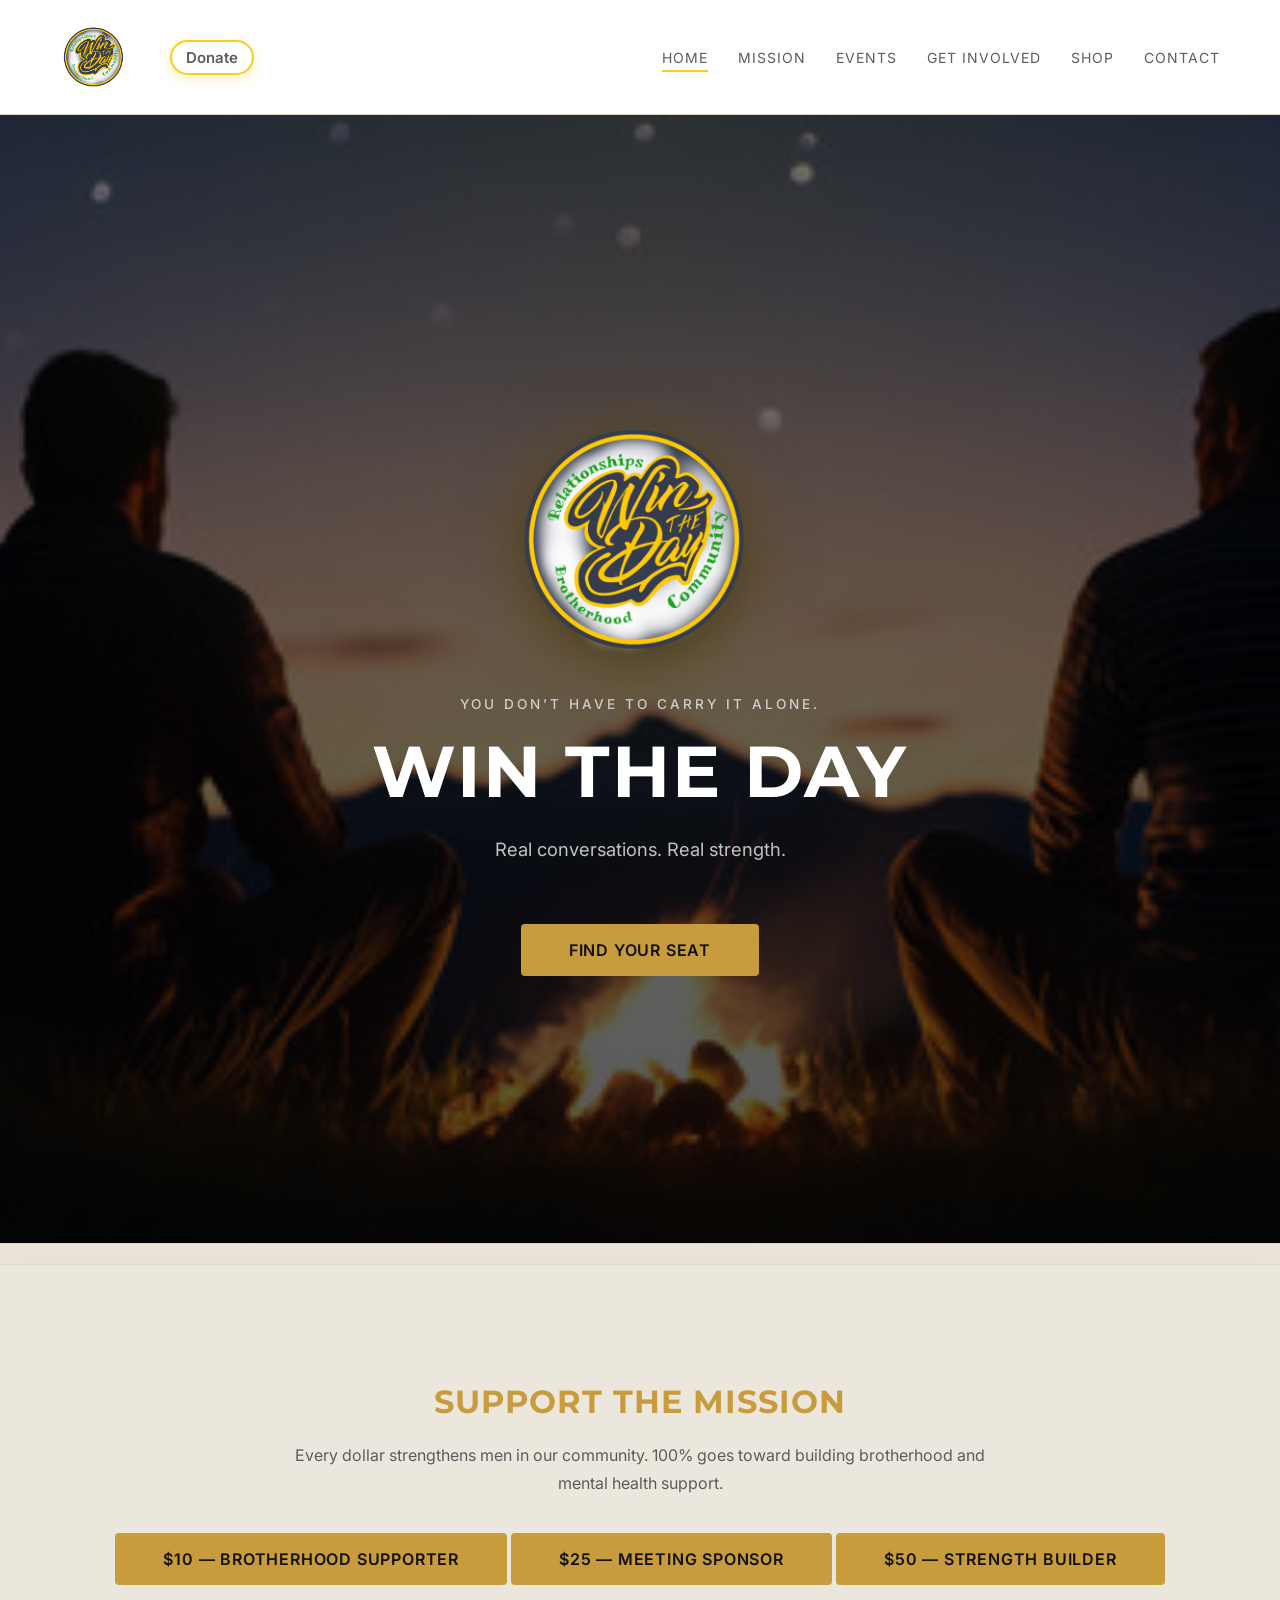
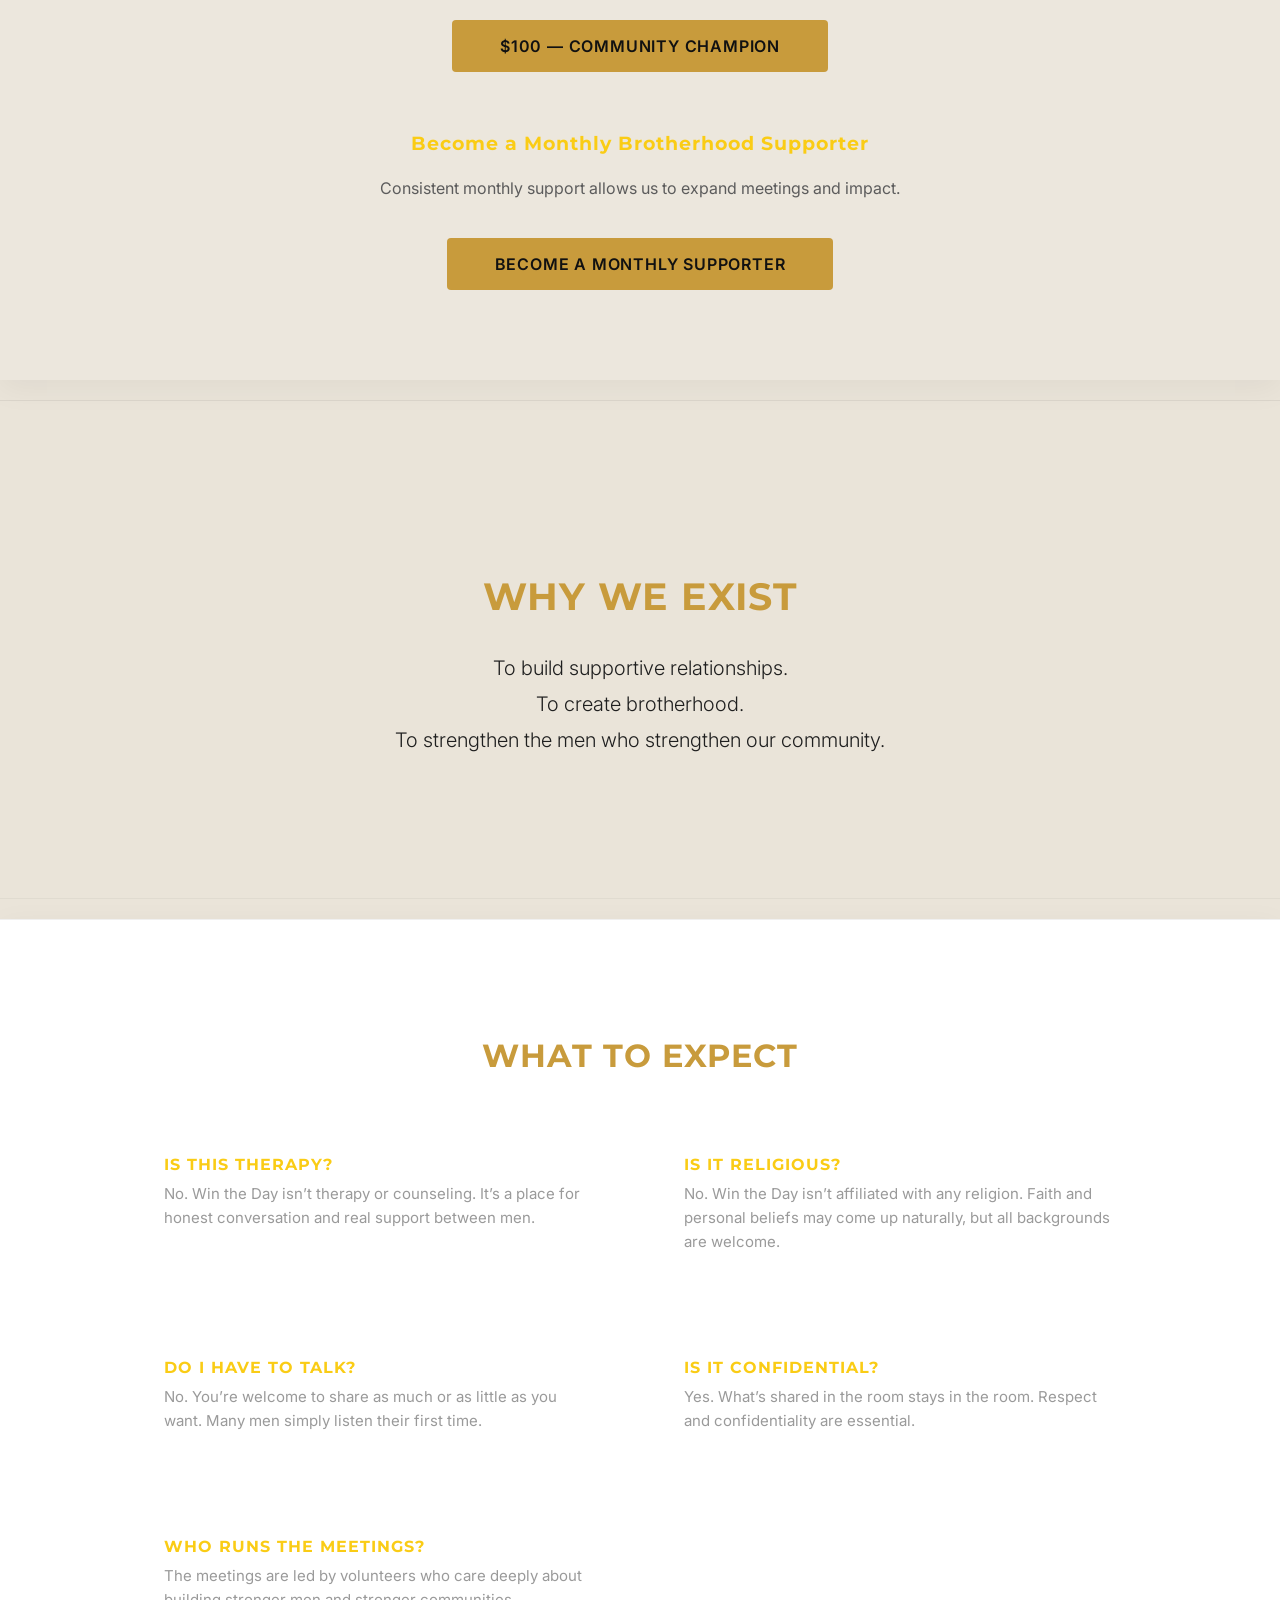
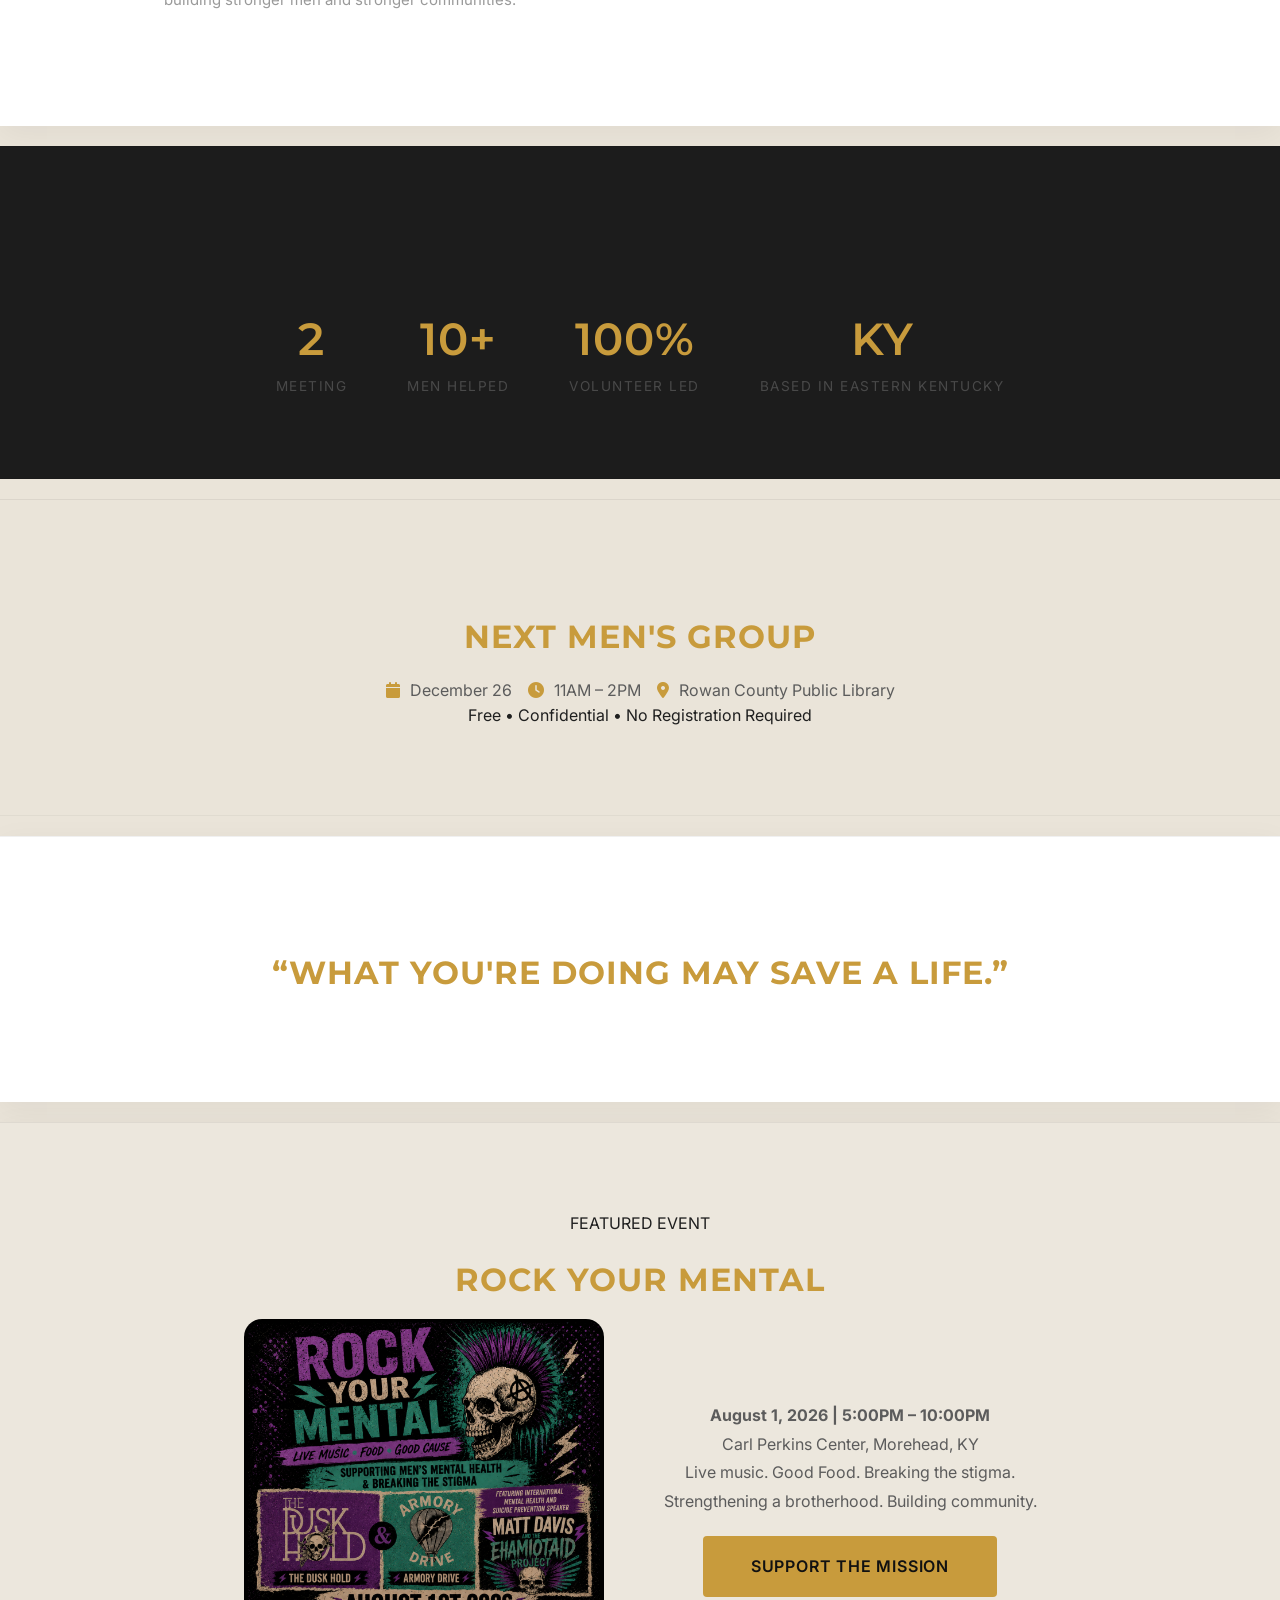
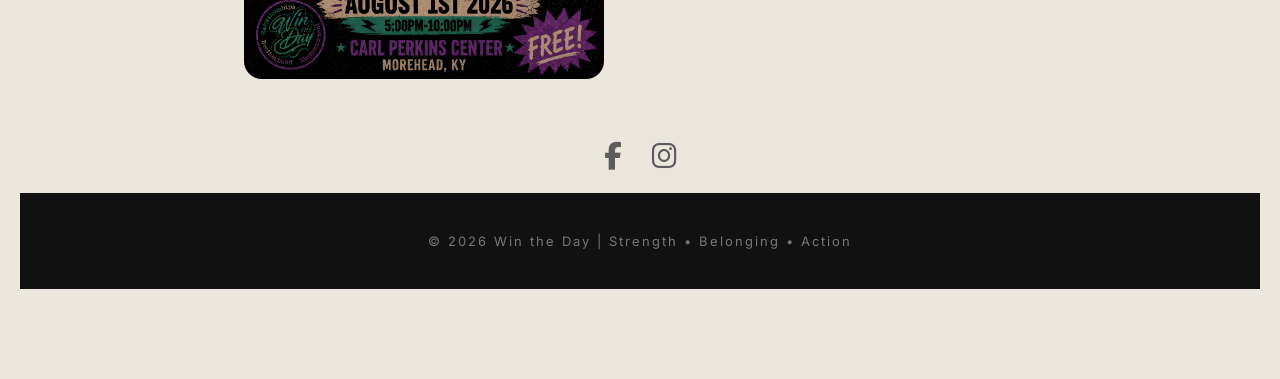
==== commit 4e2dcd6b: "Update index.html" ====
--- a/index.html
+++ b/index.html
@@ -155,8 +155,6 @@
 <section class="section-dark">
   <h2>“What you're doing may save a life.”</h2>
 </section>
-  <section class="section-darker">
-      </a>
     </div>
   </div>
 </section>
